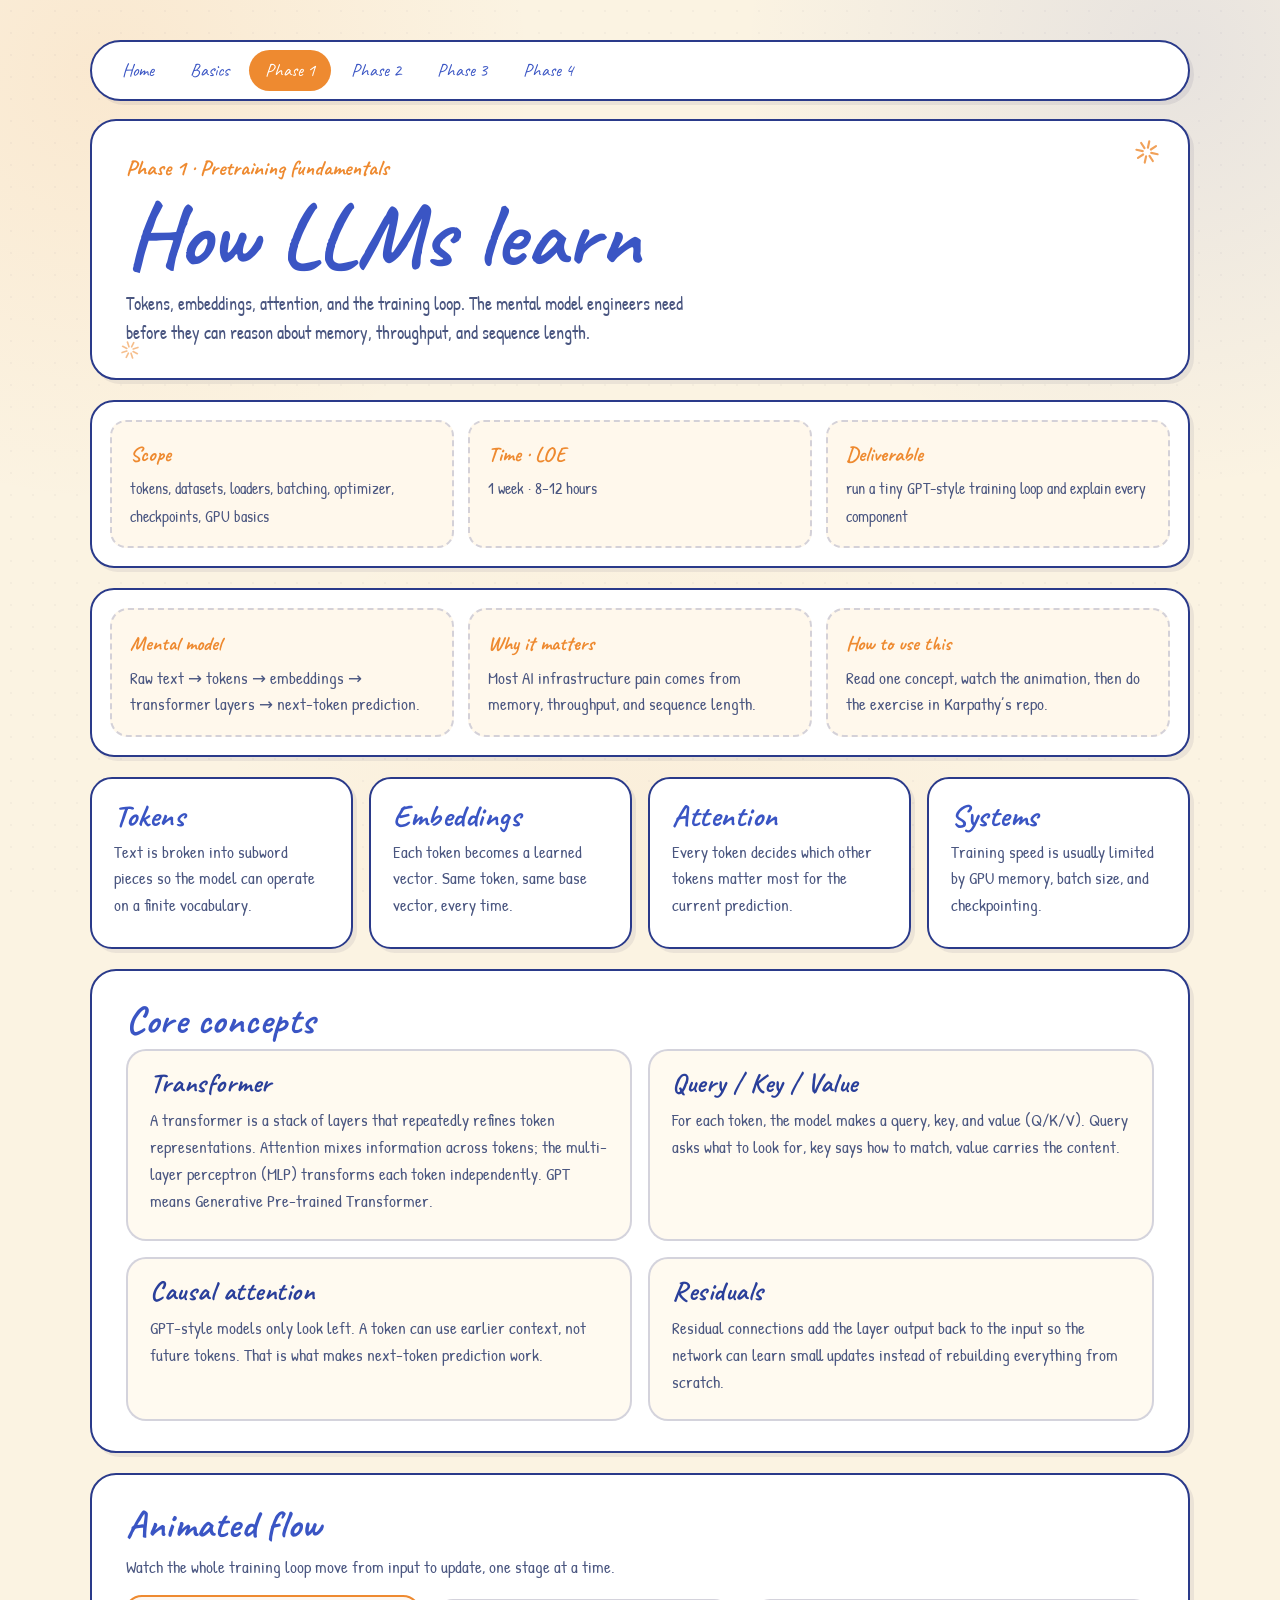
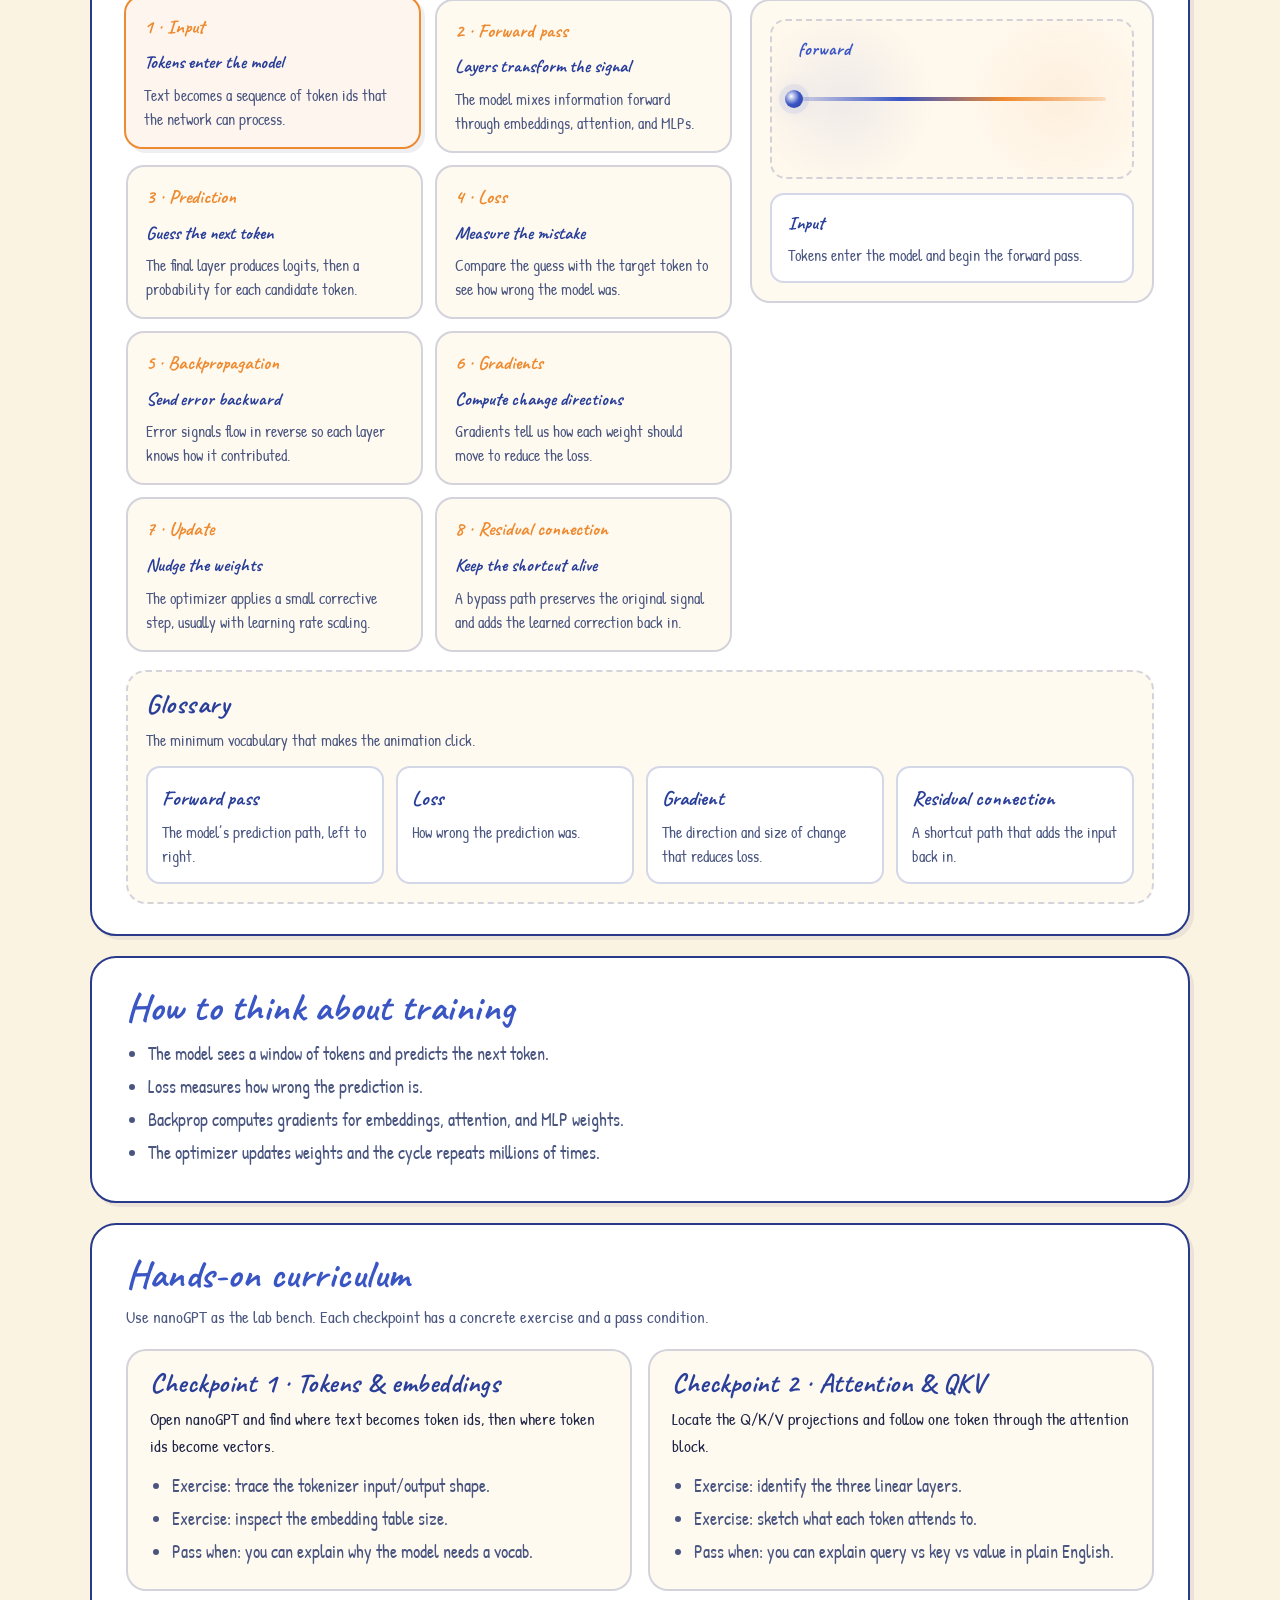
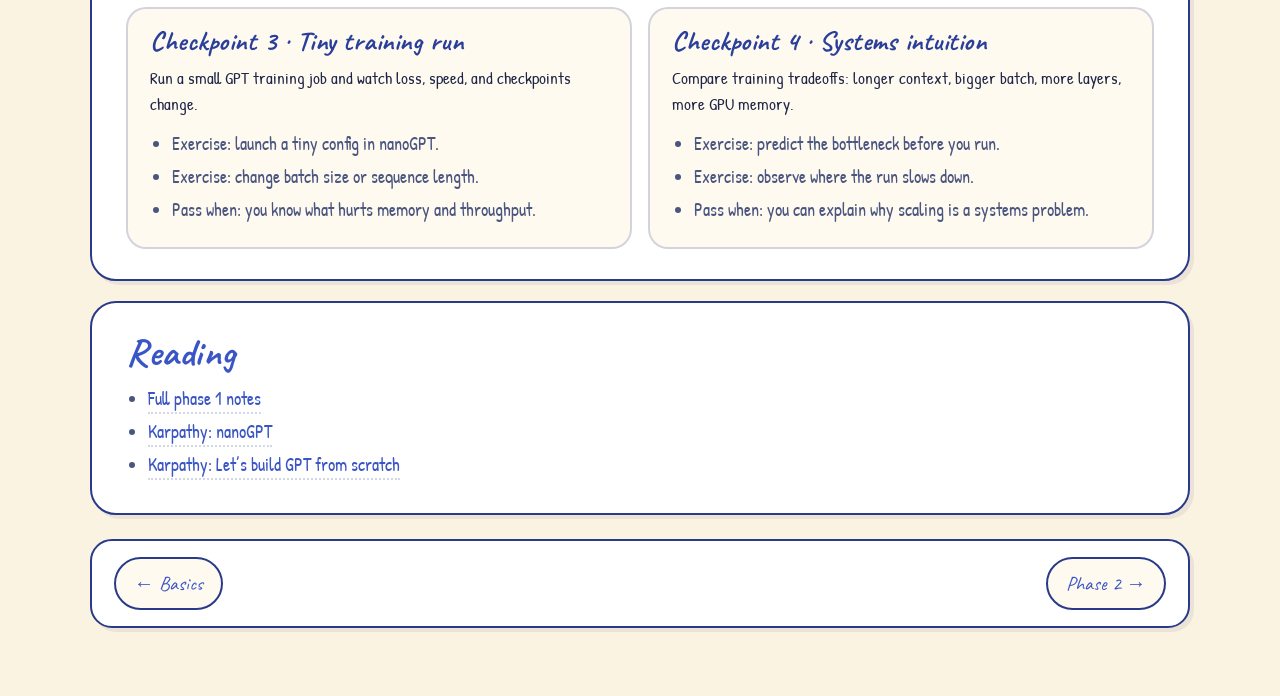
==== phase-1.html @ 1b76dc4f "feat: split into five phases with comic-notebook redesign Restyles the site to a hand-drawn / notebo" ====
<!doctype html>
<html lang="en">
  <head>
    <meta charset="utf-8" />
    <meta name="viewport" content="width=device-width, initial-scale=1" />
    <title>AI Infra Lab · Phase 1</title>
    <link rel="preconnect" href="https://fonts.googleapis.com" />
    <link rel="preconnect" href="https://fonts.gstatic.com" crossorigin />
    <link rel="stylesheet" href="https://fonts.googleapis.com/css2?family=Caveat:wght@600;700&amp;family=Patrick+Hand&amp;display=swap" />
    <link rel="stylesheet" href="styles.css" />
  </head>
  <body>
    <svg width="0" height="0" style="position:absolute" aria-hidden="true">
      <defs>
        <filter id="sketch" x="-2%" y="-2%" width="104%" height="104%">
          <feTurbulence type="fractalNoise" baseFrequency="0.02" numOctaves="2" seed="3"/>
          <feDisplacementMap in="SourceGraphic" scale="1.4"/>
        </filter>
      </defs>
    </svg>
    <main class="shell">
      <nav class="phase-nav" aria-label="Phase navigation">
        <a href="index.html">Home</a>
        <a href="basics.html">Basics</a>
        <a href="phase-1.html" class="is-active">Phase 1</a>
        <a href="phase-2.html">Phase 2</a>
        <a href="phase-3.html">Phase 3</a>
        <a href="phase-4.html">Phase 4</a>
      </nav>

      <header class="hero">
        <p class="kicker">Phase 1 &middot; Pretraining fundamentals</p>
        <h1>How LLMs learn</h1>
        <p class="lede">
          Tokens, embeddings, attention, and the training loop. The mental model engineers need before they can reason about
          memory, throughput, and sequence length.
        </p>
      </header>

      <section class="scope-strip">
        <div>
          <strong>Scope</strong>
          <span>tokens, datasets, loaders, batching, optimizer, checkpoints, GPU basics</span>
        </div>
        <div>
          <strong>Time &middot; LOE</strong>
          <span>1 week &middot; 8&ndash;12 hours</span>
        </div>
        <div>
          <strong>Deliverable</strong>
          <span>run a tiny GPT-style training loop and explain every component</span>
        </div>
      </section>

      <section class="summary-strip">
        <div>
          <span class="label">Mental model</span>
          <p>Raw text &rarr; tokens &rarr; embeddings &rarr; transformer layers &rarr; next-token prediction.</p>
        </div>
        <div>
          <span class="label">Why it matters</span>
          <p>Most AI infrastructure pain comes from memory, throughput, and sequence length.</p>
        </div>
        <div>
          <span class="label">How to use this</span>
          <p>Read one concept, watch the animation, then do the exercise in Karpathy&rsquo;s repo.</p>
        </div>
      </section>

      <section class="grid" id="concepts">
        <article class="card pulse">
          <h2>Tokens</h2>
          <p>Text is broken into subword pieces so the model can operate on a finite vocabulary.</p>
        </article>
        <article class="card pulse delay-1">
          <h2>Embeddings</h2>
          <p>Each token becomes a learned vector. Same token, same base vector, every time.</p>
        </article>
        <article class="card pulse delay-2">
          <h2>Attention</h2>
          <p>Every token decides which other tokens matter most for the current prediction.</p>
        </article>
        <article class="card pulse delay-3">
          <h2>Systems</h2>
          <p>Training speed is usually limited by GPU memory, batch size, and checkpointing.</p>
        </article>
      </section>

      <section class="lesson">
        <h2>Core concepts</h2>
        <div class="lesson-grid">
          <article>
            <h3>Transformer</h3>
            <p>
              A transformer is a stack of layers that repeatedly refines token representations.
              Attention mixes information across tokens; the multi-layer perceptron (MLP) transforms each token independently.
              GPT means Generative Pre-trained Transformer.
            </p>
          </article>
          <article>
            <h3>Query / Key / Value</h3>
            <p>
              For each token, the model makes a query, key, and value (Q/K/V).
              Query asks what to look for, key says how to match, value carries the content.
            </p>
          </article>
          <article>
            <h3>Causal attention</h3>
            <p>
              GPT-style models only look left. A token can use earlier context, not future tokens.
              That is what makes next-token prediction work.
            </p>
          </article>
          <article>
            <h3>Residuals</h3>
            <p>
              Residual connections add the layer output back to the input so the network can learn
              small updates instead of rebuilding everything from scratch.
            </p>
          </article>
        </div>
      </section>

      <section class="animation-panel" id="animation">
        <div class="panel-heading">
          <h2>Animated flow</h2>
          <p>Watch the whole training loop move from input to update, one stage at a time.</p>
        </div>

        <div class="storyboard" data-storyboard>
          <div class="storyboard-stageboard" aria-label="Training pipeline stages">
            <article class="story-card is-active" data-stage>
              <span>1 &middot; Input</span>
              <strong>Tokens enter the model</strong>
              <p>Text becomes a sequence of token ids that the network can process.</p>
            </article>
            <article class="story-card" data-stage>
              <span>2 &middot; Forward pass</span>
              <strong>Layers transform the signal</strong>
              <p>The model mixes information forward through embeddings, attention, and MLPs.</p>
            </article>
            <article class="story-card" data-stage>
              <span>3 &middot; Prediction</span>
              <strong>Guess the next token</strong>
              <p>The final layer produces logits, then a probability for each candidate token.</p>
            </article>
            <article class="story-card" data-stage>
              <span>4 &middot; Loss</span>
              <strong>Measure the mistake</strong>
              <p>Compare the guess with the target token to see how wrong the model was.</p>
            </article>
            <article class="story-card" data-stage>
              <span>5 &middot; Backpropagation</span>
              <strong>Send error backward</strong>
              <p>Error signals flow in reverse so each layer knows how it contributed.</p>
            </article>
            <article class="story-card" data-stage>
              <span>6 &middot; Gradients</span>
              <strong>Compute change directions</strong>
              <p>Gradients tell us how each weight should move to reduce the loss.</p>
            </article>
            <article class="story-card" data-stage>
              <span>7 &middot; Update</span>
              <strong>Nudge the weights</strong>
              <p>The optimizer applies a small corrective step, usually with learning rate scaling.</p>
            </article>
            <article class="story-card" data-stage>
              <span>8 &middot; Residual connection</span>
              <strong>Keep the shortcut alive</strong>
              <p>A bypass path preserves the original signal and adds the learned correction back in.</p>
            </article>
          </div>

          <div class="storyboard-visual">
            <div class="signal-road" aria-hidden="true">
              <span class="signal-bead"></span>
            </div>
            <div class="signal-caption">
              <strong data-current-stage>Input</strong>
              <p data-current-copy>Tokens enter the model and begin the forward pass.</p>
            </div>
          </div>
        </div>

        <div class="glossary">
          <div class="panel-heading compact">
            <h3>Glossary</h3>
            <p>The minimum vocabulary that makes the animation click.</p>
          </div>
          <div class="glossary-grid">
            <div><strong>Forward pass</strong><p>The model&rsquo;s prediction path, left to right.</p></div>
            <div><strong>Loss</strong><p>How wrong the prediction was.</p></div>
            <div><strong>Gradient</strong><p>The direction and size of change that reduces loss.</p></div>
            <div><strong>Residual connection</strong><p>A shortcut path that adds the input back in.</p></div>
          </div>
        </div>
      </section>

      <section class="lesson">
        <h2>How to think about training</h2>
        <ul>
          <li>The model sees a window of tokens and predicts the next token.</li>
          <li>Loss measures how wrong the prediction is.</li>
          <li>Backprop computes gradients for embeddings, attention, and MLP weights.</li>
          <li>The optimizer updates weights and the cycle repeats millions of times.</li>
        </ul>
      </section>

      <section class="curriculum">
        <div class="panel-heading">
          <h2>Hands-on curriculum</h2>
          <p>Use nanoGPT as the lab bench. Each checkpoint has a concrete exercise and a pass condition.</p>
        </div>

        <div class="curriculum-grid">
          <article>
            <h3>Checkpoint 1 &middot; Tokens &amp; embeddings</h3>
            <p>Open nanoGPT and find where text becomes token ids, then where token ids become vectors.</p>
            <ul>
              <li>Exercise: trace the tokenizer input/output shape.</li>
              <li>Exercise: inspect the embedding table size.</li>
              <li>Pass when: you can explain why the model needs a vocab.</li>
            </ul>
          </article>
          <article>
            <h3>Checkpoint 2 &middot; Attention &amp; QKV</h3>
            <p>Locate the Q/K/V projections and follow one token through the attention block.</p>
            <ul>
              <li>Exercise: identify the three linear layers.</li>
              <li>Exercise: sketch what each token attends to.</li>
              <li>Pass when: you can explain query vs key vs value in plain English.</li>
            </ul>
          </article>
          <article>
            <h3>Checkpoint 3 &middot; Tiny training run</h3>
            <p>Run a small GPT training job and watch loss, speed, and checkpoints change.</p>
            <ul>
              <li>Exercise: launch a tiny config in nanoGPT.</li>
              <li>Exercise: change batch size or sequence length.</li>
              <li>Pass when: you know what hurts memory and throughput.</li>
            </ul>
          </article>
          <article>
            <h3>Checkpoint 4 &middot; Systems intuition</h3>
            <p>Compare training tradeoffs: longer context, bigger batch, more layers, more GPU memory.</p>
            <ul>
              <li>Exercise: predict the bottleneck before you run.</li>
              <li>Exercise: observe where the run slows down.</li>
              <li>Pass when: you can explain why scaling is a systems problem.</li>
            </ul>
          </article>
        </div>
      </section>

      <section class="sources">
        <h2>Reading</h2>
        <ul>
          <li><a href="content/phase-1.md">Full phase 1 notes</a></li>
          <li><a href="https://github.com/karpathy/nanoGPT" target="_blank" rel="noreferrer">Karpathy: nanoGPT</a></li>
          <li><a href="https://www.youtube.com/watch?v=kCc8FmEb1nY" target="_blank" rel="noreferrer">Karpathy: Let&rsquo;s build GPT from scratch</a></li>
        </ul>
      </section>

      <nav class="page-footer" aria-label="Pagination">
        <a class="prev" href="basics.html">&larr; Basics</a>
        <a class="next" href="phase-2.html">Phase 2 &rarr;</a>
      </nav>
    </main>
    <script src="app.js"></script>
  </body>
</html>
---- styles.css ----
/* === Comic-notebook theme === */
:root {
  color-scheme: light;
  --bg: #fbf3e2;
  --bg-soft: #fff8ec;
  --paper: #ffffff;
  --paper-tint: #fffaf0;
  --ink: #1f2547;
  --ink-soft: #4a5680;
  --ink-faint: #6b7290;
  --blue: #3a55c4;
  --blue-deep: #2a3f9a;
  --blue-soft: rgba(58, 85, 196, 0.18);
  --blue-bg: rgba(58, 85, 196, 0.08);
  --orange: #ee8a30;
  --orange-deep: #d6741e;
  --orange-soft: rgba(238, 138, 48, 0.22);
  --orange-bg: rgba(238, 138, 48, 0.08);
  --line: #2a3a8a;
  --line-faint: rgba(42, 58, 138, 0.20);
  --shadow: 4px 4px 0 rgba(31, 37, 71, 0.07);
  --shadow-strong: 6px 6px 0 rgba(31, 37, 71, 0.10);
  --hand: 'Patrick Hand', 'Kalam', 'Comic Neue', system-ui, sans-serif;
  --cursive: 'Caveat', 'Patrick Hand', cursive;
}

* { box-sizing: border-box; }
html { scroll-behavior: smooth; }

body {
  margin: 0;
  font-family: var(--hand);
  font-size: 18px;
  line-height: 1.55;
  color: var(--ink);
  background:
    radial-gradient(circle at 8% 8%, rgba(238, 138, 48, 0.10), transparent 30%),
    radial-gradient(circle at 92% 6%, rgba(58, 85, 196, 0.10), transparent 30%),
    radial-gradient(circle at 50% 100%, rgba(238, 138, 48, 0.05), transparent 40%),
    var(--bg);
  background-attachment: fixed;
}

body::before {
  content: "";
  position: fixed;
  inset: 0;
  background-image: radial-gradient(rgba(31, 37, 71, 0.05) 1px, transparent 1px);
  background-size: 22px 22px;
  pointer-events: none;
  z-index: -1;
  opacity: 0.65;
}

a {
  color: var(--blue);
  text-decoration: none;
  border-bottom: 2px dotted var(--line-faint);
  padding-bottom: 1px;
}
a:hover { color: var(--orange-deep); border-bottom-color: var(--orange); }

/* === Layout shell === */
.shell {
  width: min(1100px, calc(100% - 32px));
  margin: 0 auto;
  padding: 40px 0 68px;
}

/* === Panel / paper-card base === */
.hero, .lesson, .sources, .animation-panel, .curriculum {
  background: var(--paper);
  border: 2.5px solid var(--line);
  border-radius: 26px;
  box-shadow: var(--shadow);
  padding: 30px 34px;
}
.hero { margin-bottom: 20px; }

/* === Typography === */
h1, h2, h3, .kicker, .label, .sub-heading {
  font-family: var(--cursive);
  letter-spacing: 0.5px;
  font-weight: 700;
}

.hero h1 {
  margin: 0;
  color: var(--blue);
  font-size: clamp(3rem, 9vw, 5.6rem);
  line-height: 1.0;
  letter-spacing: 1px;
}
h2 {
  font-size: 2.4rem;
  color: var(--blue);
  margin: 0 0 8px;
  line-height: 1.05;
}
h3 {
  font-size: 1.7rem;
  color: var(--blue-deep);
  margin: 0 0 8px;
  line-height: 1.1;
}

.kicker {
  margin: 0 0 6px;
  color: var(--orange);
  font-size: 1.35rem;
  text-transform: none;
  letter-spacing: 0;
}
.lede {
  max-width: 70ch;
  color: var(--ink-soft);
  font-size: 1.15rem;
  line-height: 1.6;
  margin: 8px 0 0;
}

p { margin: 6px 0; line-height: 1.6; font-size: 1.05rem; }
.card p, .lesson p, .lesson li, .sources li, .panel-heading p {
  color: var(--ink-soft);
}

/* === Hero links / pill buttons === */
.hero-links { display: flex; gap: 10px; flex-wrap: wrap; margin-top: 18px; }
.hero-links a, .more-link a {
  padding: 9px 18px;
  border-radius: 999px;
  border: 2.5px solid var(--line);
  background: var(--paper-tint);
  font-family: var(--hand);
  font-size: 1.1rem;
  color: var(--blue);
  border-bottom-style: solid;
}
.hero-links a:hover, .more-link a:hover {
  background: var(--orange-bg);
  border-color: var(--orange);
  color: var(--orange-deep);
  transform: translate(-1px, -1px);
  box-shadow: 2px 2px 0 rgba(31, 37, 71, 0.08);
}

/* === Summary strip === */
.summary-strip {
  display: grid;
  grid-template-columns: repeat(3, minmax(0, 1fr));
  gap: 14px;
  padding: 18px;
  margin: 20px 0;
  background: var(--paper);
  border: 2.5px solid var(--line);
  border-radius: 24px;
  box-shadow: var(--shadow);
}
.summary-strip > div {
  padding: 18px;
  border-radius: 18px;
  background: var(--bg-soft);
  border: 2px dashed var(--line-faint);
}
.label {
  display: inline-block;
  margin-bottom: 6px;
  color: var(--orange);
  font-size: 1.25rem;
  text-transform: none;
  letter-spacing: 0;
}
.summary-strip p { margin: 0; color: var(--ink-soft); line-height: 1.55; }

/* === Concepts grid (LLM-specific cards) === */
.grid {
  display: grid;
  grid-template-columns: repeat(4, minmax(0, 1fr));
  gap: 16px;
  margin: 20px 0;
}
.card {
  padding: 22px;
  min-height: 150px;
  background: var(--paper);
  border: 2.5px solid var(--line);
  border-radius: 22px;
  box-shadow: var(--shadow);
}
.card h2 { font-size: 1.9rem; margin: 0 0 6px; color: var(--blue); }

/* === Lesson grids === */
.lesson { margin: 20px 0; }
.lesson-grid {
  display: grid;
  grid-template-columns: repeat(2, minmax(0, 1fr));
  gap: 16px;
}
.lesson-grid article,
.curriculum article {
  padding: 18px 22px;
  border-radius: 20px;
  background: var(--paper-tint);
  border: 2px solid var(--line-faint);
}
.curriculum { margin: 20px 0; }
.curriculum-grid {
  display: grid;
  grid-template-columns: repeat(2, minmax(0, 1fr));
  gap: 16px;
}
.curriculum ul, .lesson ul, .sources ul {
  margin: 12px 0 0;
  color: var(--ink-soft);
  line-height: 1.6;
  padding-left: 22px;
}
.lesson li, .curriculum li, .sources li {
  margin-bottom: 4px;
}

/* === Fundamentals === */
.fundamentals { margin: 20px 0; }
.fundamentals .sub-heading {
  margin: 22px 0 12px;
  color: var(--orange);
  font-size: 1.5rem;
  letter-spacing: 0;
  text-transform: none;
}
.fundamentals-grid { grid-template-columns: repeat(3, minmax(0, 1fr)); }

.fundamentals-grid article code,
.fundamentals-grid code,
code.inline {
  display: inline-block;
  margin-top: 8px;
  padding: 3px 9px;
  border-radius: 8px;
  background: var(--blue-bg);
  border: 1.5px dashed var(--blue-soft);
  color: var(--blue-deep);
  font-size: 0.92em;
  font-family: ui-monospace, "SF Mono", Menlo, Consolas, monospace;
}
code.inline { padding: 1px 6px; margin-top: 0; font-size: 0.9em; }

/* === Visualization panels === */
.viz {
  height: 130px;
  margin: 0 0 14px;
  padding: 8px;
  border-radius: 16px;
  background: var(--bg-soft);
  border: 2px solid var(--line-faint);
  overflow: hidden;
  position: relative;
}
.viz-svg { width: 100%; height: 100%; display: block; }

/* nodes / shapes */
.v-node       { fill: var(--blue); }
.v-node-output{ fill: var(--orange); }
.v-node-back  { fill: var(--orange); }
.v-node-neuron{
  fill: var(--blue-bg);
  stroke: var(--blue);
  stroke-width: 2;
}
.v-edge-flow {
  stroke: var(--blue);
  stroke-width: 1.8;
  fill: none;
  stroke-linecap: round;
  stroke-dasharray: 4 5;
  animation: viz-flow 1.4s linear infinite;
  opacity: 0.85;
}
.v-edge-flow-back {
  stroke: var(--orange);
  stroke-width: 1.8;
  fill: none;
  stroke-linecap: round;
  stroke-dasharray: 4 5;
  animation: viz-flow-back 1.4s linear infinite;
  opacity: 0.85;
}
@keyframes viz-flow      { to { stroke-dashoffset: -18; } }
@keyframes viz-flow-back { to { stroke-dashoffset:  18; } }

.v-text {
  fill: var(--ink-soft);
  font-size: 12px;
  font-family: var(--hand);
}
.v-text-cyan { fill: var(--blue); }
.v-text-red  { fill: var(--orange-deep); }
.v-text-strong {
  fill: var(--blue-deep);
  font-size: 14px;
  font-family: var(--cursive);
  font-weight: 700;
}

.v-axis {
  stroke: var(--line-faint);
  stroke-width: 1.2;
  stroke-dasharray: 3 3;
}
.v-curve {
  stroke: var(--blue);
  stroke-width: 2;
  fill: none;
  stroke-linecap: round;
}
.v-curve-overfit {
  stroke: var(--orange);
  stroke-width: 1.8;
  fill: none;
  stroke-linecap: round;
  stroke-linejoin: round;
}
.v-data { fill: var(--blue-deep); }

.v-box {
  fill: var(--blue-bg);
  stroke: var(--blue);
  stroke-width: 2;
  animation: viz-box-pulse 2.2s ease-in-out infinite;
}
.v-box-back {
  fill: var(--orange-bg);
  stroke: var(--orange);
  stroke-width: 2;
  animation: viz-box-pulse 2.2s ease-in-out infinite;
}
@keyframes viz-box-pulse {
  0%, 100% { opacity: 0.65; }
  50% { opacity: 1; }
}

.v-weight {
  fill: var(--blue-soft);
  stroke: var(--blue);
  stroke-width: 0.8;
  animation: viz-weight 2.4s ease-in-out infinite;
}
@keyframes viz-weight {
  0%, 100% { fill: var(--blue-soft); }
  50%      { fill: var(--orange-soft); }
}

/* gradient-descent ball */
.gd-ball { animation: gd-step 4s ease-out infinite; }
@keyframes gd-step {
  0%, 8%    { transform: translate(30px, 18px); }
  14%, 24%  { transform: translate(60px, 50px); }
  30%, 40%  { transform: translate(90px, 72px); }
  46%, 56%  { transform: translate(110px, 84px); }
  62%, 72%  { transform: translate(118px, 89px); }
  78%, 100% { transform: translate(120px, 90px); }
}

/* learning-rate balls */
.lr-small { animation: lr-small 3s ease-in-out infinite; }
@keyframes lr-small {
  0%   { transform: translate(10px, 22px); }
  100% { transform: translate(20px, 36px); }
}
.lr-good { animation: lr-good 3s ease-in-out infinite; }
@keyframes lr-good {
  0%   { transform: translate(90px, 22px); }
  60%  { transform: translate(110px, 50px); }
  100% { transform: translate(118px, 56px); }
}
.lr-large { animation: lr-large 1.4s ease-in-out infinite; }
@keyframes lr-large {
  0%   { transform: translate(170px, 22px); }
  25%  { transform: translate(226px, 28px); }
  50%  { transform: translate(168px, 22px); }
  75%  { transform: translate(228px, 24px); }
  100% { transform: translate(170px, 22px); }
}

/* SGD contour map */
.v-contour {
  fill: none;
  stroke: var(--blue-soft);
  stroke-width: 1.2;
}
.v-target { fill: var(--orange); }
.v-noisy-path {
  stroke: var(--orange);
  stroke-width: 1.4;
  fill: none;
  stroke-linecap: round;
  stroke-dasharray: 220;
  stroke-dashoffset: 220;
  animation: sgd-draw 4.5s ease-in-out infinite;
}
@keyframes sgd-draw {
  0% { stroke-dashoffset: 220; }
  70%, 100% { stroke-dashoffset: 0; }
}

/* dropout cells */
.drop-cell {
  fill: var(--blue-bg);
  stroke: var(--blue);
  stroke-width: 2;
}
@keyframes drop-cycle {
  0%, 78%, 100% {
    fill: var(--blue-bg);
    stroke: var(--blue);
    opacity: 1;
  }
  84%, 94% {
    fill: rgba(150, 150, 150, 0.05);
    stroke: rgba(120, 130, 160, 0.4);
    opacity: 0.4;
  }
}
.drop-d0 { animation: drop-cycle 2.4s ease-in-out  0.0s infinite; }
.drop-d1 { animation: drop-cycle 2.4s ease-in-out -1.7s infinite; }
.drop-d2 { animation: drop-cycle 2.4s ease-in-out -0.5s infinite; }
.drop-d3 { animation: drop-cycle 2.4s ease-in-out -2.2s infinite; }
.drop-d4 { animation: drop-cycle 2.4s ease-in-out -1.1s infinite; }
.drop-d5 { animation: drop-cycle 2.4s ease-in-out -0.8s infinite; }
.drop-d6 { animation: drop-cycle 2.4s ease-in-out -0.3s infinite; }

/* === Training-loop track === */
.loop-track {
  display: flex;
  align-items: stretch;
  gap: 12px;
  flex-wrap: wrap;
  margin-top: 12px;
}
.loop-node {
  flex: 1 1 200px;
  padding: 14px 16px;
  border-radius: 18px;
  background: var(--paper-tint);
  border: 2.5px solid var(--line-faint);
  transition: transform .35s ease, border-color .35s ease, background .35s ease, box-shadow .35s ease;
}
.loop-node span {
  display: inline-block;
  margin-bottom: 4px;
  font-family: var(--cursive);
  font-size: 1.2rem;
  color: var(--orange);
  font-weight: 700;
}
.loop-node strong {
  display: block;
  font-size: 0.95rem;
  color: var(--blue-deep);
  font-family: ui-monospace, "SF Mono", Menlo, Consolas, monospace;
}
.loop-node p {
  margin: 8px 0 0;
  color: var(--ink-soft);
  line-height: 1.5;
  font-size: 1rem;
}
.loop-node.is-active {
  transform: translate(-2px, -3px);
  background: var(--orange-bg);
  border-color: var(--orange);
  box-shadow: var(--shadow);
}
.loop-arrow {
  display: flex;
  align-items: center;
  justify-content: center;
  color: var(--orange);
  font-size: 1.7rem;
  min-width: 16px;
  font-weight: 700;
}

/* === Overfit callout === */
.overfit-callout {
  margin-top: 22px;
  padding: 22px 24px;
  border-radius: 20px;
  background: linear-gradient(180deg, var(--orange-bg), var(--blue-bg));
  border: 2.5px dashed var(--orange);
}
.overfit-callout h3 { margin: 0 0 8px; color: var(--blue-deep); }
.overfit-callout p { margin: 6px 0 0; color: var(--ink-soft); line-height: 1.6; }
.overfit-callout strong { color: var(--blue-deep); }

.more-link { margin-top: 18px; }

.overfit-viz {
  height: 110px;
  margin-bottom: 14px;
  padding: 8px;
  border-radius: 14px;
  background: var(--paper-tint);
  border: 2px dashed var(--line-faint);
  overflow: hidden;
}
.v-loss-train {
  stroke: var(--blue);
  stroke-width: 2;
  fill: none;
  stroke-linecap: round;
  stroke-dasharray: 240;
  stroke-dashoffset: 240;
  animation: sgd-draw 5s ease-out infinite;
}
.v-loss-val {
  stroke: var(--orange);
  stroke-width: 2;
  fill: none;
  stroke-linecap: round;
  stroke-dasharray: 240;
  stroke-dashoffset: 240;
  animation: sgd-draw 5s ease-out 0.4s infinite;
}
.v-marker {
  stroke: var(--orange-deep);
  stroke-width: 1.4;
  stroke-dasharray: 3 3;
}

/* === Storyboard / animated training pipeline === */
.animation-panel { margin: 20px 0; overflow: hidden; }
.panel-heading { margin-bottom: 18px; }
.panel-heading.compact { margin-bottom: 14px; }

.storyboard {
  display: grid;
  grid-template-columns: 1.35fr .9fr;
  gap: 18px;
  align-items: start;
}
.storyboard-stageboard {
  display: grid;
  grid-template-columns: repeat(2, minmax(0, 1fr));
  gap: 12px;
}
.story-card {
  position: relative;
  padding: 16px 18px;
  border-radius: 18px;
  background: var(--paper-tint);
  border: 2.5px solid var(--line-faint);
  min-height: 144px;
  transition: transform .35s ease, border-color .35s ease, background .35s ease, box-shadow .35s ease;
}
.story-card span {
  display: inline-block;
  margin-bottom: 6px;
  color: var(--orange);
  font-family: var(--cursive);
  font-size: 1.2rem;
  font-weight: 700;
}
.story-card strong, .signal-caption strong {
  display: block;
  font-size: 1.15rem;
  color: var(--blue-deep);
  font-family: var(--cursive);
  font-weight: 700;
}
.story-card p, .signal-caption p, .glossary p {
  margin: 6px 0 0;
  color: var(--ink-soft);
  line-height: 1.5;
  font-size: 1rem;
}
.story-card.is-active {
  transform: translate(-2px, -4px);
  background: var(--orange-bg);
  border-color: var(--orange);
  box-shadow: var(--shadow);
}

.storyboard-visual {
  position: sticky;
  top: 18px;
  padding: 18px;
  border-radius: 20px;
  background: var(--paper-tint);
  border: 2.5px solid var(--line-faint);
}

.signal-road {
  position: relative;
  height: 160px;
  margin-bottom: 14px;
  border-radius: 16px;
  overflow: hidden;
  background:
    radial-gradient(circle at 20% 50%, var(--blue-bg), transparent 30%),
    radial-gradient(circle at 80% 50%, var(--orange-bg), transparent 30%),
    var(--bg-soft);
  border: 2px dashed var(--line-faint);
}
.signal-road::before {
  content: "";
  position: absolute;
  left: 26px; right: 26px; top: 50%;
  height: 4px;
  transform: translateY(-50%);
  background: linear-gradient(90deg, var(--blue-soft), var(--blue), var(--orange), var(--orange-soft));
  border-radius: 4px;
}
.signal-road::after {
  content: "forward";
  position: absolute;
  left: 26px; top: 14px;
  color: var(--blue);
  font-family: var(--cursive);
  font-size: 1.15rem;
  font-weight: 700;
  letter-spacing: 0;
  text-transform: none;
}
.signal-road[data-mode="backward"]::before {
  background: linear-gradient(90deg, var(--orange-soft), var(--orange), var(--blue), var(--blue-soft));
}
.signal-road[data-mode="backward"]::after {
  content: "backprop";
  color: var(--orange);
}
.signal-road[data-mode="backward"] .signal-bead {
  background: radial-gradient(circle at 35% 35%, #fff, var(--orange) 50%, var(--orange-deep) 100%);
  box-shadow: 0 0 0 6px var(--orange-bg), 0 0 22px var(--orange-soft);
}
.signal-bead {
  position: absolute;
  top: 50%;
  left: 26px;
  width: 18px;
  height: 18px;
  border-radius: 999px;
  transform: translate(-50%, -50%);
  background: radial-gradient(circle at 35% 35%, #fff, var(--blue) 50%, var(--blue-deep) 100%);
  box-shadow: 0 0 0 6px var(--blue-bg), 0 0 22px var(--blue-soft);
  transition: left .8s cubic-bezier(.2,.8,.2,1);
}
.signal-caption {
  padding: 14px 16px;
  border-radius: 14px;
  background: var(--paper);
  border: 2px solid var(--line-faint);
}

.glossary {
  margin-top: 18px;
  padding: 18px;
  border-radius: 20px;
  background: var(--paper-tint);
  border: 2px dashed var(--line-faint);
}
.glossary-grid {
  display: grid;
  grid-template-columns: repeat(4, minmax(0, 1fr));
  gap: 12px;
}
.glossary-grid > div {
  padding: 14px;
  border-radius: 14px;
  background: var(--paper);
  border: 2px solid var(--line-faint);
}
.glossary-grid strong {
  display: block;
  margin-bottom: 4px;
  color: var(--blue-deep);
  font-family: var(--cursive);
  font-size: 1.3rem;
  font-weight: 700;
}

/* === Decorative sparkle (used as ::before/::after on hero) === */
.hero { position: relative; }
.hero::before, .hero::after {
  content: "";
  position: absolute;
  width: 26px;
  height: 26px;
  background-image: url("data:image/svg+xml;utf8,<svg xmlns='http://www.w3.org/2000/svg' viewBox='0 0 24 24' fill='none' stroke='%23ee8a30' stroke-width='2' stroke-linecap='round'><path d='M12 2 L12 8 M12 16 L12 22 M2 12 L8 12 M16 12 L22 12 M5 5 L9 9 M15 15 L19 19 M5 19 L9 15 M15 9 L19 5'/></svg>");
  background-repeat: no-repeat;
  background-size: contain;
  opacity: 0.8;
}
.hero::before { top: 18px; right: 28px; transform: rotate(12deg); }
.hero::after  { bottom: 18px; left: 28px; width: 20px; height: 20px; transform: rotate(-18deg); opacity: 0.55; }

/* === Existing pulse animation on concept cards === */
.pulse { animation: float 5s ease-in-out infinite; }
.delay-1 { animation-delay: .4s; }
.delay-2 { animation-delay: .8s; }
.delay-3 { animation-delay: 1.2s; }
.delay-4 { animation-delay: 1.6s; }
@keyframes float { 0%,100% { transform: translateY(0); } 50% { transform: translateY(-5px); } }

/* === Phase navigation === */
.phase-nav {
  display: flex;
  flex-wrap: wrap;
  gap: 4px;
  padding: 8px 14px;
  margin-bottom: 18px;
  background: var(--paper);
  border: 2.5px solid var(--line);
  border-radius: 999px;
  box-shadow: var(--shadow);
  align-items: center;
}
.phase-nav a {
  padding: 6px 16px;
  border-radius: 999px;
  border-bottom: none;
  font-family: var(--cursive);
  font-size: 1.15rem;
  color: var(--blue);
}
.phase-nav a:hover { background: var(--blue-bg); color: var(--blue-deep); }
.phase-nav a.is-active {
  background: var(--orange);
  color: #fff;
}

/* === Phase grid (landing page) === */
.phase-grid {
  display: grid;
  grid-template-columns: repeat(2, minmax(0, 1fr));
  gap: 18px;
  margin: 22px 0;
}
.phase-card {
  display: block;
  padding: 26px 28px;
  border-radius: 24px;
  background: var(--paper);
  border: 2.5px solid var(--line);
  box-shadow: var(--shadow);
  text-decoration: none;
  color: var(--ink);
  transition: transform .25s ease, box-shadow .25s ease, border-color .25s ease;
}
.phase-card:hover {
  transform: translate(-2px, -2px);
  box-shadow: var(--shadow-strong);
  border-color: var(--orange);
  color: var(--ink);
}
.phase-num {
  display: inline-block;
  padding: 4px 14px;
  border-radius: 999px;
  background: var(--blue-bg);
  color: var(--blue);
  font-family: var(--cursive);
  font-size: 1.15rem;
  font-weight: 700;
}
.phase-card h3 {
  margin: 12px 0 6px;
  color: var(--blue);
  font-size: 1.9rem;
}
.phase-card p { color: var(--ink-soft); font-size: 1.05rem; line-height: 1.55; margin: 0; }
.phase-meta {
  display: grid;
  grid-template-columns: repeat(3, minmax(0, 1fr));
  gap: 10px;
  margin-top: 14px;
  padding-top: 14px;
  border-top: 2px dashed var(--line-faint);
}
.phase-meta strong {
  display: block;
  margin-bottom: 2px;
  color: var(--orange);
  font-family: var(--cursive);
  font-size: 1.05rem;
  font-weight: 700;
  letter-spacing: 0;
  text-transform: none;
}
.phase-meta span { color: var(--ink-soft); font-size: 0.95rem; }

/* === Scope strip (per-phase pages) === */
.scope-strip {
  display: grid;
  grid-template-columns: repeat(3, minmax(0, 1fr));
  gap: 14px;
  padding: 18px;
  margin: 20px 0;
  background: var(--paper);
  border: 2.5px solid var(--line);
  border-radius: 24px;
  box-shadow: var(--shadow);
}
.scope-strip > div {
  padding: 16px 18px;
  border-radius: 16px;
  background: var(--bg-soft);
  border: 2px dashed var(--line-faint);
}
.scope-strip strong {
  display: block;
  margin-bottom: 4px;
  color: var(--orange);
  font-family: var(--cursive);
  font-size: 1.3rem;
  letter-spacing: 0;
}
.scope-strip span { color: var(--ink-soft); font-size: 1rem; line-height: 1.5; }

/* === Page footer (prev / next) === */
.page-footer {
  display: flex;
  justify-content: space-between;
  gap: 12px;
  margin-top: 24px;
  padding: 16px 22px;
  background: var(--paper);
  border: 2.5px solid var(--line);
  border-radius: 22px;
  box-shadow: var(--shadow);
}
.page-footer a {
  padding: 9px 18px;
  border-radius: 999px;
  border: 2px solid var(--line);
  background: var(--paper-tint);
  font-family: var(--cursive);
  font-size: 1.25rem;
  color: var(--blue);
  border-bottom-style: solid;
}
.page-footer .next { margin-left: auto; }
.page-footer a:only-child { margin-left: auto; }
.page-footer a:hover {
  background: var(--orange-bg);
  border-color: var(--orange);
  color: var(--orange-deep);
}

/* === Accountability cadence (landing) === */
.cadence {
  margin: 20px 0;
  padding: 24px 28px;
  background: var(--paper);
  border: 2.5px dashed var(--orange);
  border-radius: 24px;
  box-shadow: var(--shadow);
}
.cadence h2 { color: var(--blue); }
.cadence ul {
  margin: 12px 0 0;
  padding-left: 22px;
  color: var(--ink-soft);
  line-height: 1.65;
}
.cadence li { margin-bottom: 6px; }

/* === Phase 2/3/4 specific viz colors === */
.v-fail { fill: #c64a3a; }
.v-ok { fill: #3aa860; }
.v-line-dim { stroke: var(--line-faint); stroke-width: 1; }
.v-token { fill: var(--blue); }
.v-token-new { fill: var(--orange); }
.v-bar-base {
  fill: var(--blue-bg);
  stroke: var(--blue);
  stroke-width: 1.6;
}

/* === Responsive === */
@media (max-width: 920px) {
  .grid, .pipeline, .summary-strip { grid-template-columns: 1fr 1fr; }
  .storyboard { grid-template-columns: 1fr; }
  .storyboard-visual { position: static; }
  .glossary-grid { grid-template-columns: 1fr 1fr; }
  .fundamentals-grid { grid-template-columns: repeat(2, minmax(0, 1fr)); }
  .loop-arrow { display: none; }
  .phase-grid { grid-template-columns: 1fr; }
  .phase-meta { grid-template-columns: 1fr 1fr; }
  .scope-strip { grid-template-columns: 1fr; }
}
@media (max-width: 640px) {
  .grid, .pipeline, .summary-strip, .lesson-grid, .curriculum-grid { grid-template-columns: 1fr; }
  .storyboard-stageboard, .glossary-grid { grid-template-columns: 1fr; }
  .fundamentals-grid { grid-template-columns: 1fr; }
  .shell { width: min(100% - 20px, 1100px); }
  body { font-size: 17px; }
}
@media (prefers-reduced-motion: reduce) {
  html { scroll-behavior: auto; }
  *, *::before, *::after { animation: none !important; transition: none !important; }
}
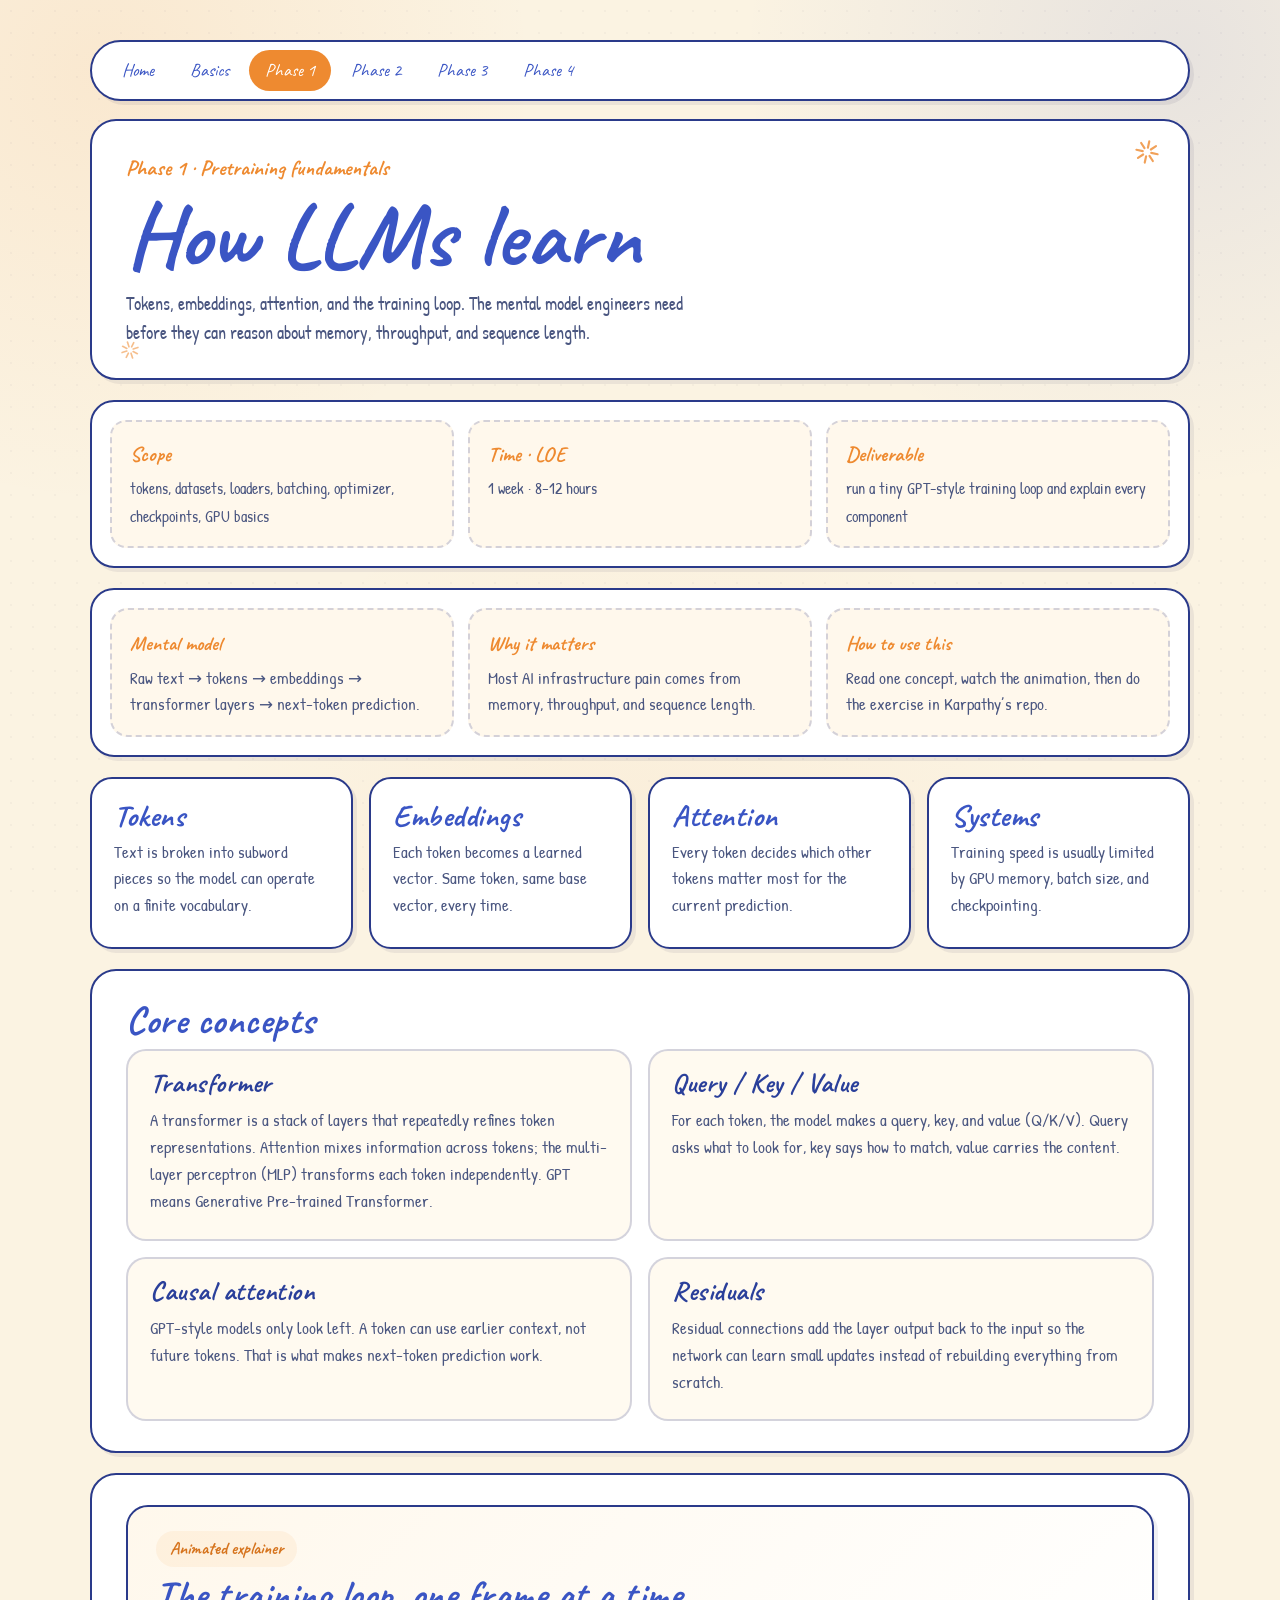
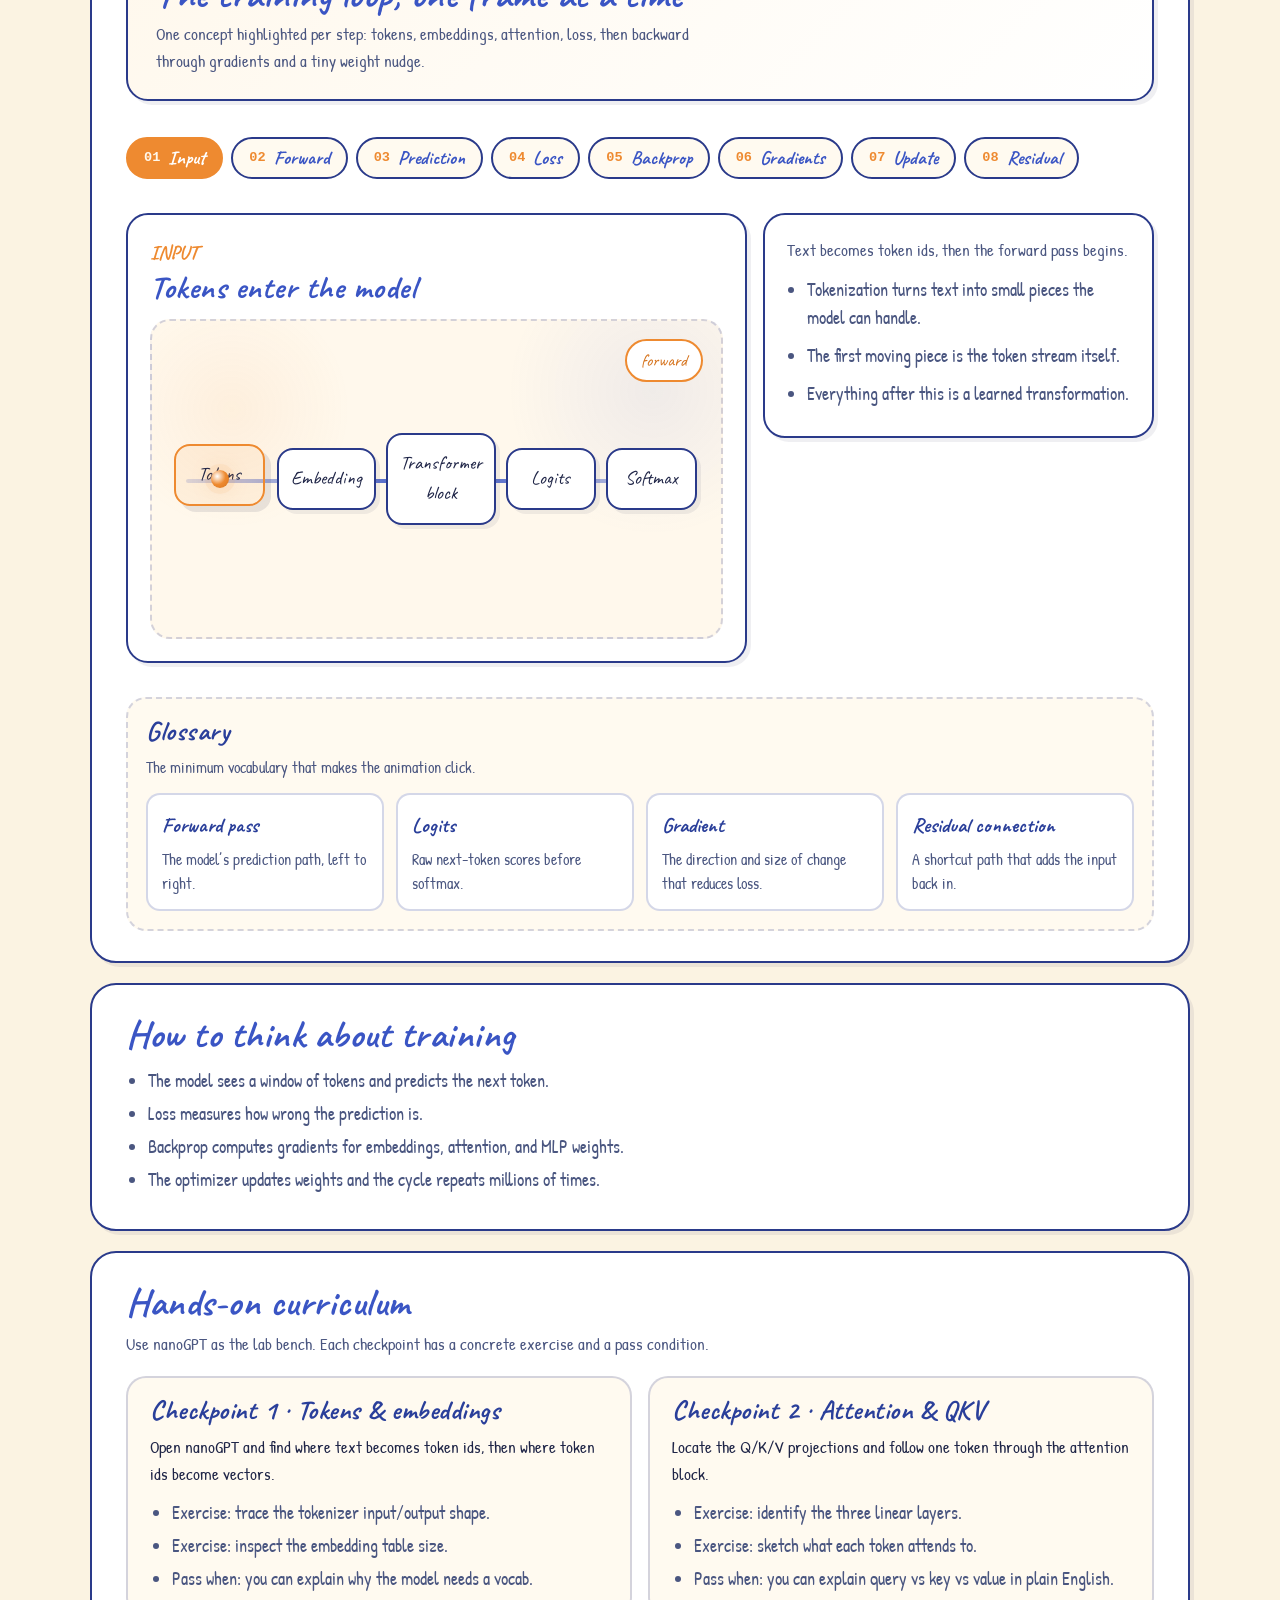
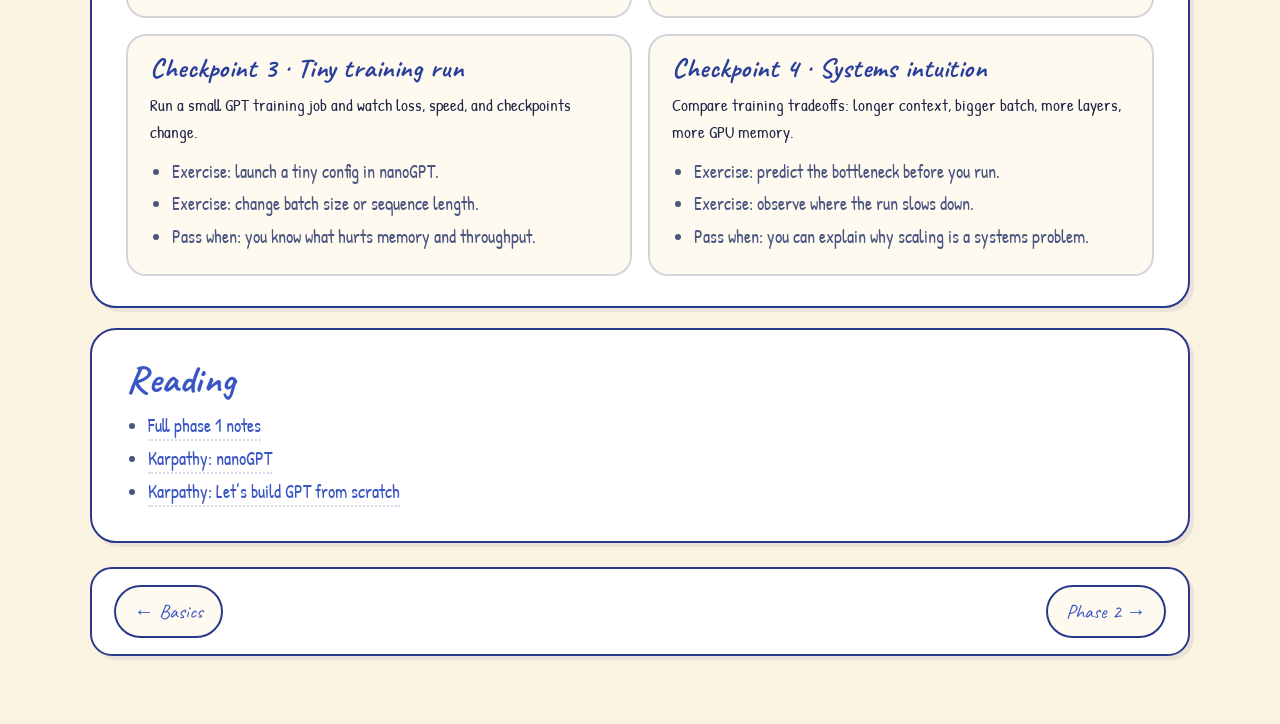
==== commit 72a88e37: "feat: phase 1 animation gets bytebytego-style pipeline in comic palette Replaces phase-1's 8-card st" ====
--- a/phase-1.html
+++ b/phase-1.html
@@ -122,76 +122,68 @@
       </section>
 
       <section class="animation-panel" id="animation">
-        <div class="panel-heading">
-          <h2>Animated flow</h2>
-          <p>Watch the whole training loop move from input to update, one stage at a time.</p>
+        <div class="panel-heading bytebytego-heading">
+          <span class="section-tag">Animated explainer</span>
+          <h2>The training loop, one frame at a time</h2>
+          <p>One concept highlighted per step: tokens, embeddings, attention, loss, then backward through gradients and a tiny weight nudge.</p>
         </div>
 
         <div class="storyboard" data-storyboard>
-          <div class="storyboard-stageboard" aria-label="Training pipeline stages">
-            <article class="story-card is-active" data-stage>
-              <span>1 &middot; Input</span>
-              <strong>Tokens enter the model</strong>
-              <p>Text becomes a sequence of token ids that the network can process.</p>
-            </article>
-            <article class="story-card" data-stage>
-              <span>2 &middot; Forward pass</span>
-              <strong>Layers transform the signal</strong>
-              <p>The model mixes information forward through embeddings, attention, and MLPs.</p>
-            </article>
-            <article class="story-card" data-stage>
-              <span>3 &middot; Prediction</span>
-              <strong>Guess the next token</strong>
-              <p>The final layer produces logits, then a probability for each candidate token.</p>
-            </article>
-            <article class="story-card" data-stage>
-              <span>4 &middot; Loss</span>
-              <strong>Measure the mistake</strong>
-              <p>Compare the guess with the target token to see how wrong the model was.</p>
-            </article>
-            <article class="story-card" data-stage>
-              <span>5 &middot; Backpropagation</span>
-              <strong>Send error backward</strong>
-              <p>Error signals flow in reverse so each layer knows how it contributed.</p>
-            </article>
-            <article class="story-card" data-stage>
-              <span>6 &middot; Gradients</span>
-              <strong>Compute change directions</strong>
-              <p>Gradients tell us how each weight should move to reduce the loss.</p>
-            </article>
-            <article class="story-card" data-stage>
-              <span>7 &middot; Update</span>
-              <strong>Nudge the weights</strong>
-              <p>The optimizer applies a small corrective step, usually with learning rate scaling.</p>
-            </article>
-            <article class="story-card" data-stage>
-              <span>8 &middot; Residual connection</span>
-              <strong>Keep the shortcut alive</strong>
-              <p>A bypass path preserves the original signal and adds the learned correction back in.</p>
-            </article>
+          <div class="stage-strip" aria-label="Training pipeline stages">
+            <button class="stage-pill is-active" data-stage-pill type="button"><span>01</span> Input</button>
+            <button class="stage-pill" data-stage-pill type="button"><span>02</span> Forward</button>
+            <button class="stage-pill" data-stage-pill type="button"><span>03</span> Prediction</button>
+            <button class="stage-pill" data-stage-pill type="button"><span>04</span> Loss</button>
+            <button class="stage-pill" data-stage-pill type="button"><span>05</span> Backprop</button>
+            <button class="stage-pill" data-stage-pill type="button"><span>06</span> Gradients</button>
+            <button class="stage-pill" data-stage-pill type="button"><span>07</span> Update</button>
+            <button class="stage-pill" data-stage-pill type="button"><span>08</span> Residual</button>
           </div>
 
-          <div class="storyboard-visual">
-            <div class="signal-road" aria-hidden="true">
-              <span class="signal-bead"></span>
+          <div class="storyboard-layout">
+            <div class="diagram-card">
+              <div class="diagram-heading">
+                <span class="diagram-kicker" data-current-stage>Input</span>
+                <h3 data-current-title>Tokens enter the model</h3>
+              </div>
+
+              <div class="pipeline-diagram" data-mode="forward">
+                <div class="diagram-lane lane-forward" aria-hidden="true"></div>
+                <div class="diagram-lane lane-backward" aria-hidden="true"></div>
+                <div class="diagram-lane lane-residual" aria-hidden="true"></div>
+
+                <div class="diagram-nodes">
+                  <div class="diagram-node node-input">Tokens</div>
+                  <div class="diagram-node node-embed">Embedding</div>
+                  <div class="diagram-node node-block">Transformer block</div>
+                  <div class="diagram-node node-logits">Logits</div>
+                  <div class="diagram-node node-softmax">Softmax</div>
+                </div>
+
+                <div class="diagram-packet packet-main"></div>
+                <div class="diagram-packet packet-backward"></div>
+                <div class="diagram-packet packet-residual"></div>
+                <div class="diagram-badge" data-current-badge>forward</div>
+              </div>
             </div>
-            <div class="signal-caption">
-              <strong data-current-stage>Input</strong>
-              <p data-current-copy>Tokens enter the model and begin the forward pass.</p>
+
+            <aside class="detail-card">
+              <p data-current-copy>Text becomes token ids, then the forward pass begins.</p>
+              <ul data-current-bullets></ul>
+            </aside>
+          </div>
+
+          <div class="glossary">
+            <div class="panel-heading compact">
+              <h3>Glossary</h3>
+              <p>The minimum vocabulary that makes the animation click.</p>
             </div>
-          </div>
-        </div>
-
-        <div class="glossary">
-          <div class="panel-heading compact">
-            <h3>Glossary</h3>
-            <p>The minimum vocabulary that makes the animation click.</p>
-          </div>
-          <div class="glossary-grid">
-            <div><strong>Forward pass</strong><p>The model&rsquo;s prediction path, left to right.</p></div>
-            <div><strong>Loss</strong><p>How wrong the prediction was.</p></div>
-            <div><strong>Gradient</strong><p>The direction and size of change that reduces loss.</p></div>
-            <div><strong>Residual connection</strong><p>A shortcut path that adds the input back in.</p></div>
+            <div class="glossary-grid">
+              <div><strong>Forward pass</strong><p>The model&rsquo;s prediction path, left to right.</p></div>
+              <div><strong>Logits</strong><p>Raw next-token scores before softmax.</p></div>
+              <div><strong>Gradient</strong><p>The direction and size of change that reduces loss.</p></div>
+              <div><strong>Residual connection</strong><p>A shortcut path that adds the input back in.</p></div>
+            </div>
           </div>
         </div>
       </section>
--- a/styles.css
+++ b/styles.css
@@ -535,9 +535,135 @@
 
 .storyboard {
   display: grid;
-  grid-template-columns: 1.35fr .9fr;
-  gap: 18px;
+  grid-template-columns: 1.3fr .8fr;
+  gap: 16px;
   align-items: start;
+}
+.diagram-card, .detail-card, .glossary {
+  border-radius: 20px;
+  background: rgba(255,255,255,0.96);
+  border: 1px solid rgba(15,23,42,0.07);
+  color: #0f172a;
+}
+.diagram-card { padding: 18px; }
+.detail-card { padding: 18px; position: sticky; top: 18px; }
+.diagram-heading { margin-bottom: 14px; }
+.diagram-kicker {
+  display: inline-block;
+  margin-bottom: 8px;
+  color: #f97316;
+  font-size: .74rem;
+  text-transform: uppercase;
+  letter-spacing: .14em;
+}
+.diagram-heading h3 { margin: 0; font-size: clamp(1.4rem, 2vw, 2rem); }
+.pipeline-diagram {
+  position: relative;
+  min-height: 420px;
+  border-radius: 22px;
+  overflow: hidden;
+  background:
+    radial-gradient(circle at 12% 28%, rgba(251,191,36,0.16), transparent 18%),
+    radial-gradient(circle at 90% 22%, rgba(59,130,246,0.12), transparent 22%),
+    linear-gradient(180deg, #fff7ed, #ffffff 62%, #f8fafc);
+  border: 1px solid rgba(15,23,42,0.07);
+}
+.diagram-lane {
+  position: absolute;
+  left: 6%;
+  right: 6%;
+  height: 4px;
+  border-radius: 999px;
+}
+.lane-forward { top: 50%; background: linear-gradient(90deg, rgba(125,211,252,0.15), rgba(125,211,252,0.95), rgba(125,211,252,0.15)); }
+.lane-backward { top: 58%; background: linear-gradient(90deg, rgba(248,113,113,0.15), rgba(248,113,113,0.95), rgba(248,113,113,0.15)); opacity: 0; }
+.lane-residual { top: 35%; left: 18%; right: 34%; background: linear-gradient(90deg, rgba(148,163,184,0.15), rgba(148,163,184,0.85), rgba(148,163,184,0.15)); opacity: 0; }
+.diagram-nodes {
+  position: absolute;
+  inset: 0;
+  display: grid;
+  grid-template-columns: repeat(5, 1fr);
+  align-items: center;
+  gap: 10px;
+  padding: 0 24px;
+}
+.diagram-node {
+  justify-self: center;
+  width: min(100%, 136px);
+  padding: 16px 12px;
+  text-align: center;
+  border-radius: 18px;
+  background: rgba(255,255,255,0.98);
+  border: 1px solid rgba(15,23,42,0.08);
+  color: #0f172a;
+  box-shadow: 0 16px 30px rgba(15,23,42,0.12);
+  transition: transform .35s ease, border-color .35s ease, background .35s ease, box-shadow .35s ease;
+}
+.diagram-node.is-active {
+  transform: translateY(-6px) scale(1.03);
+  border-color: rgba(249,115,22,0.32);
+  background: linear-gradient(180deg, rgba(253,230,138,0.35), rgba(254,215,170,0.14));
+  box-shadow: 0 18px 30px rgba(249,115,22,0.16);
+}
+.packet-main, .packet-backward, .packet-residual {
+  position: absolute;
+  width: 18px;
+  height: 18px;
+  border-radius: 999px;
+  top: 50%;
+  transform: translate(-50%, -50%);
+  transition: left .8s cubic-bezier(.2,.8,.2,1), top .8s cubic-bezier(.2,.8,.2,1), opacity .35s ease;
+}
+.packet-main {
+  left: 10%;
+  background: radial-gradient(circle at 35% 35%, #fff, #fb923c 45%, #dc2626 100%);
+  box-shadow: 0 0 0 8px rgba(251,146,60,0.11), 0 0 28px rgba(251,146,60,0.48);
+}
+.packet-backward {
+  top: 58%;
+  left: 90%;
+  opacity: 0;
+  background: radial-gradient(circle at 35% 35%, #fff, #f87171 45%, #b91c1c 100%);
+  box-shadow: 0 0 0 8px rgba(248,113,113,0.1), 0 0 28px rgba(248,113,113,0.45);
+}
+.packet-residual {
+  top: 35%;
+  left: 28%;
+  opacity: 0;
+  background: radial-gradient(circle at 35% 35%, #fff, #cbd5e1 45%, #64748b 100%);
+  box-shadow: 0 0 0 8px rgba(148,163,184,0.1), 0 0 24px rgba(148,163,184,0.35);
+}
+.pipeline-diagram[data-mode="backward"] .lane-forward { opacity: .18; }
+.pipeline-diagram[data-mode="backward"] .lane-backward { opacity: 1; }
+.pipeline-diagram[data-mode="backward"] .packet-main { opacity: 0; }
+.pipeline-diagram[data-mode="backward"] .packet-backward { opacity: 1; }
+.pipeline-diagram[data-mode="residual"] .lane-residual { opacity: 1; }
+.pipeline-diagram[data-mode="residual"] .packet-residual { opacity: 1; left: 43%; }
+.diagram-badge {
+  position: absolute;
+  right: 18px;
+  top: 18px;
+  padding: 8px 12px;
+  border-radius: 999px;
+  background: rgba(255,255,255,0.94);
+  border: 1px solid rgba(15,23,42,0.08);
+  color: #c2410c;
+  text-transform: uppercase;
+  letter-spacing: .14em;
+  font-size: .7rem;
+}
+.detail-card p { margin: 0; color: #475569; line-height: 1.7; }
+.detail-card ul {
+  margin: 14px 0 0;
+  padding-left: 18px;
+  color: #475569;
+  line-height: 1.65;
+}
+.detail-card li + li { margin-top: 10px; }
+.storyboard {
+  display: flex;
+  flex-direction: column;
+  gap: 16px;
 }
 .storyboard-stageboard {
   display: grid;
@@ -702,6 +828,220 @@
 .delay-4 { animation-delay: 1.6s; }
 @keyframes float { 0%,100% { transform: translateY(0); } 50% { transform: translateY(-5px); } }
 
+/* === Phase 1 ByteByteGo-style animated explainer === */
+.bytebytego-heading {
+  padding: 24px 28px;
+  border-radius: 22px;
+  background: linear-gradient(135deg, var(--bg-soft), var(--paper));
+  color: var(--ink);
+  border: 2.5px solid var(--line);
+  box-shadow: var(--shadow);
+}
+.bytebytego-heading h2 { color: var(--blue); margin: 0 0 6px; }
+.bytebytego-heading p {
+  max-width: 72ch;
+  color: var(--ink-soft);
+  margin: 0;
+  font-size: 1.05rem;
+}
+.section-tag {
+  display: inline-flex;
+  align-items: center;
+  gap: 8px;
+  margin-bottom: 8px;
+  padding: 4px 14px;
+  border-radius: 999px;
+  background: var(--orange-bg);
+  color: var(--orange-deep);
+  font-family: var(--cursive);
+  font-size: 1.1rem;
+  font-weight: 700;
+  letter-spacing: 0;
+}
+
+.stage-strip {
+  display: flex;
+  flex-wrap: wrap;
+  gap: 8px;
+  margin: 18px 0;
+}
+.stage-pill {
+  display: inline-flex;
+  align-items: center;
+  gap: 8px;
+  padding: 7px 16px;
+  border-radius: 999px;
+  border: 2.5px solid var(--line);
+  background: var(--paper-tint);
+  color: var(--blue);
+  font-family: var(--cursive);
+  font-size: 1.2rem;
+  font-weight: 700;
+  cursor: pointer;
+  transition: transform .2s ease, background .2s ease, border-color .2s ease, color .2s ease, box-shadow .2s ease;
+}
+.stage-pill span {
+  color: var(--orange);
+  font-family: ui-monospace, "SF Mono", Menlo, monospace;
+  font-size: 0.85rem;
+  font-weight: 800;
+}
+.stage-pill:hover {
+  background: var(--orange-bg);
+  border-color: var(--orange);
+  color: var(--orange-deep);
+  transform: translate(-1px, -1px);
+  box-shadow: 2px 2px 0 rgba(31, 37, 71, 0.10);
+}
+.stage-pill.is-active {
+  background: var(--orange);
+  color: #fff;
+  border-color: var(--orange);
+}
+.stage-pill.is-active span { color: #fff8ec; }
+
+.storyboard-layout {
+  display: grid;
+  grid-template-columns: 1.35fr .85fr;
+  gap: 16px;
+  align-items: start;
+}
+.diagram-card, .detail-card {
+  border-radius: 22px;
+  background: var(--paper);
+  border: 2.5px solid var(--line);
+  box-shadow: var(--shadow);
+  color: var(--ink);
+}
+.diagram-card { padding: 22px; }
+.detail-card  { padding: 22px; position: sticky; top: 18px; }
+.diagram-heading { margin-bottom: 14px; }
+.diagram-kicker {
+  display: inline-block;
+  margin-bottom: 2px;
+  color: var(--orange);
+  font-family: var(--cursive);
+  font-size: 1.25rem;
+  font-weight: 700;
+  letter-spacing: 0;
+}
+.diagram-heading h3 {
+  margin: 0;
+  font-family: var(--cursive);
+  font-size: clamp(1.6rem, 2.5vw, 2.2rem);
+  color: var(--blue);
+}
+
+.pipeline-diagram {
+  position: relative;
+  min-height: 320px;
+  border-radius: 20px;
+  overflow: hidden;
+  background:
+    radial-gradient(circle at 14% 28%, var(--orange-bg), transparent 22%),
+    radial-gradient(circle at 88% 22%, var(--blue-bg), transparent 26%),
+    var(--bg-soft);
+  border: 2px dashed var(--line-faint);
+}
+.diagram-lane {
+  position: absolute;
+  left: 6%;
+  right: 6%;
+  height: 4px;
+  border-radius: 999px;
+  transition: opacity .35s ease;
+}
+.lane-forward  { top: 50%; background: linear-gradient(90deg, var(--blue-soft), var(--blue), var(--blue-soft)); }
+.lane-backward { top: 58%; background: linear-gradient(90deg, var(--orange-soft), var(--orange), var(--orange-soft)); opacity: 0; }
+.lane-residual { top: 35%; left: 18%; right: 34%; background: linear-gradient(90deg, transparent, var(--ink-faint), transparent); opacity: 0; }
+
+.diagram-nodes {
+  position: absolute;
+  inset: 0;
+  display: grid;
+  grid-template-columns: repeat(5, 1fr);
+  align-items: center;
+  gap: 10px;
+  padding: 0 24px;
+}
+.diagram-node {
+  justify-self: center;
+  width: min(100%, 138px);
+  padding: 14px 12px;
+  text-align: center;
+  border-radius: 16px;
+  background: var(--paper);
+  border: 2px solid var(--line);
+  color: var(--ink);
+  font-family: var(--cursive);
+  font-size: 1.2rem;
+  box-shadow: var(--shadow);
+  transition: transform .35s ease, border-color .35s ease, background .35s ease, box-shadow .35s ease;
+}
+.diagram-node.is-active {
+  transform: translate(-2px, -4px);
+  border-color: var(--orange);
+  background: var(--orange-bg);
+  box-shadow: var(--shadow-strong);
+}
+.diagram-packet,
+.packet-main, .packet-backward, .packet-residual {
+  position: absolute;
+  width: 18px; height: 18px;
+  border-radius: 999px;
+  top: 50%;
+  transform: translate(-50%, -50%);
+  transition: left .8s cubic-bezier(.2,.8,.2,1), top .8s cubic-bezier(.2,.8,.2,1), opacity .35s ease;
+}
+.packet-main {
+  left: 10%;
+  background: radial-gradient(circle at 35% 35%, #fff, var(--orange) 50%, var(--orange-deep) 100%);
+  box-shadow: 0 0 0 6px var(--orange-bg), 0 0 22px var(--orange-soft);
+}
+.packet-backward {
+  top: 58%;
+  left: 90%;
+  opacity: 0;
+  background: radial-gradient(circle at 35% 35%, #fff, var(--orange) 50%, var(--orange-deep) 100%);
+  box-shadow: 0 0 0 6px var(--orange-bg), 0 0 22px var(--orange-soft);
+}
+.packet-residual {
+  top: 35%;
+  left: 28%;
+  opacity: 0;
+  background: radial-gradient(circle at 35% 35%, #fff, var(--blue) 50%, var(--blue-deep) 100%);
+  box-shadow: 0 0 0 6px var(--blue-bg), 0 0 22px var(--blue-soft);
+}
+.pipeline-diagram[data-mode="backward"] .lane-forward  { opacity: .2; }
+.pipeline-diagram[data-mode="backward"] .lane-backward { opacity: 1; }
+.pipeline-diagram[data-mode="backward"] .packet-main   { opacity: 0; }
+.pipeline-diagram[data-mode="backward"] .packet-backward { opacity: 1; }
+.pipeline-diagram[data-mode="residual"] .lane-residual { opacity: 1; }
+.pipeline-diagram[data-mode="residual"] .packet-residual { opacity: 1; left: 43%; }
+
+.diagram-badge {
+  position: absolute;
+  right: 18px;
+  top: 18px;
+  padding: 6px 14px;
+  border-radius: 999px;
+  background: var(--paper);
+  border: 2px solid var(--orange);
+  color: var(--orange-deep);
+  font-family: var(--cursive);
+  font-size: 1.1rem;
+  letter-spacing: 0;
+  text-transform: none;
+}
+.detail-card p { margin: 0; color: var(--ink-soft); font-size: 1.05rem; line-height: 1.65; }
+.detail-card ul {
+  margin: 12px 0 0;
+  padding-left: 20px;
+  color: var(--ink-soft);
+  line-height: 1.55;
+}
+.detail-card li { margin-bottom: 6px; }
+
 /* === Phase navigation === */
 .phase-nav {
   display: flex;
@@ -880,6 +1220,9 @@
 /* === Responsive === */
 @media (max-width: 920px) {
   .grid, .pipeline, .summary-strip { grid-template-columns: 1fr 1fr; }
+  .storyboard-layout { grid-template-columns: 1fr; }
+  .detail-card { position: static; }
+  .pipeline-diagram { min-height: 360px; }
   .storyboard { grid-template-columns: 1fr; }
   .storyboard-visual { position: static; }
   .glossary-grid { grid-template-columns: 1fr 1fr; }
@@ -891,6 +1234,15 @@
 }
 @media (max-width: 640px) {
   .grid, .pipeline, .summary-strip, .lesson-grid, .curriculum-grid { grid-template-columns: 1fr; }
+  .diagram-nodes { grid-template-columns: 1fr; gap: 14px; align-content: center; }
+  .diagram-node { width: min(100%, 220px); }
+  .pipeline-diagram { min-height: 560px; }
+  .lane-forward { top: 21%; left: 18%; right: 18%; }
+  .lane-backward { top: 51%; left: 18%; right: 18%; }
+  .lane-residual { top: 79%; left: 18%; right: 40%; }
+  .packet-main { top: 21%; left: 18%; }
+  .packet-backward { top: 51%; left: 82%; }
+  .packet-residual { top: 79%; left: 28%; }
   .storyboard-stageboard, .glossary-grid { grid-template-columns: 1fr; }
   .fundamentals-grid { grid-template-columns: 1fr; }
   .shell { width: min(100% - 20px, 1100px); }
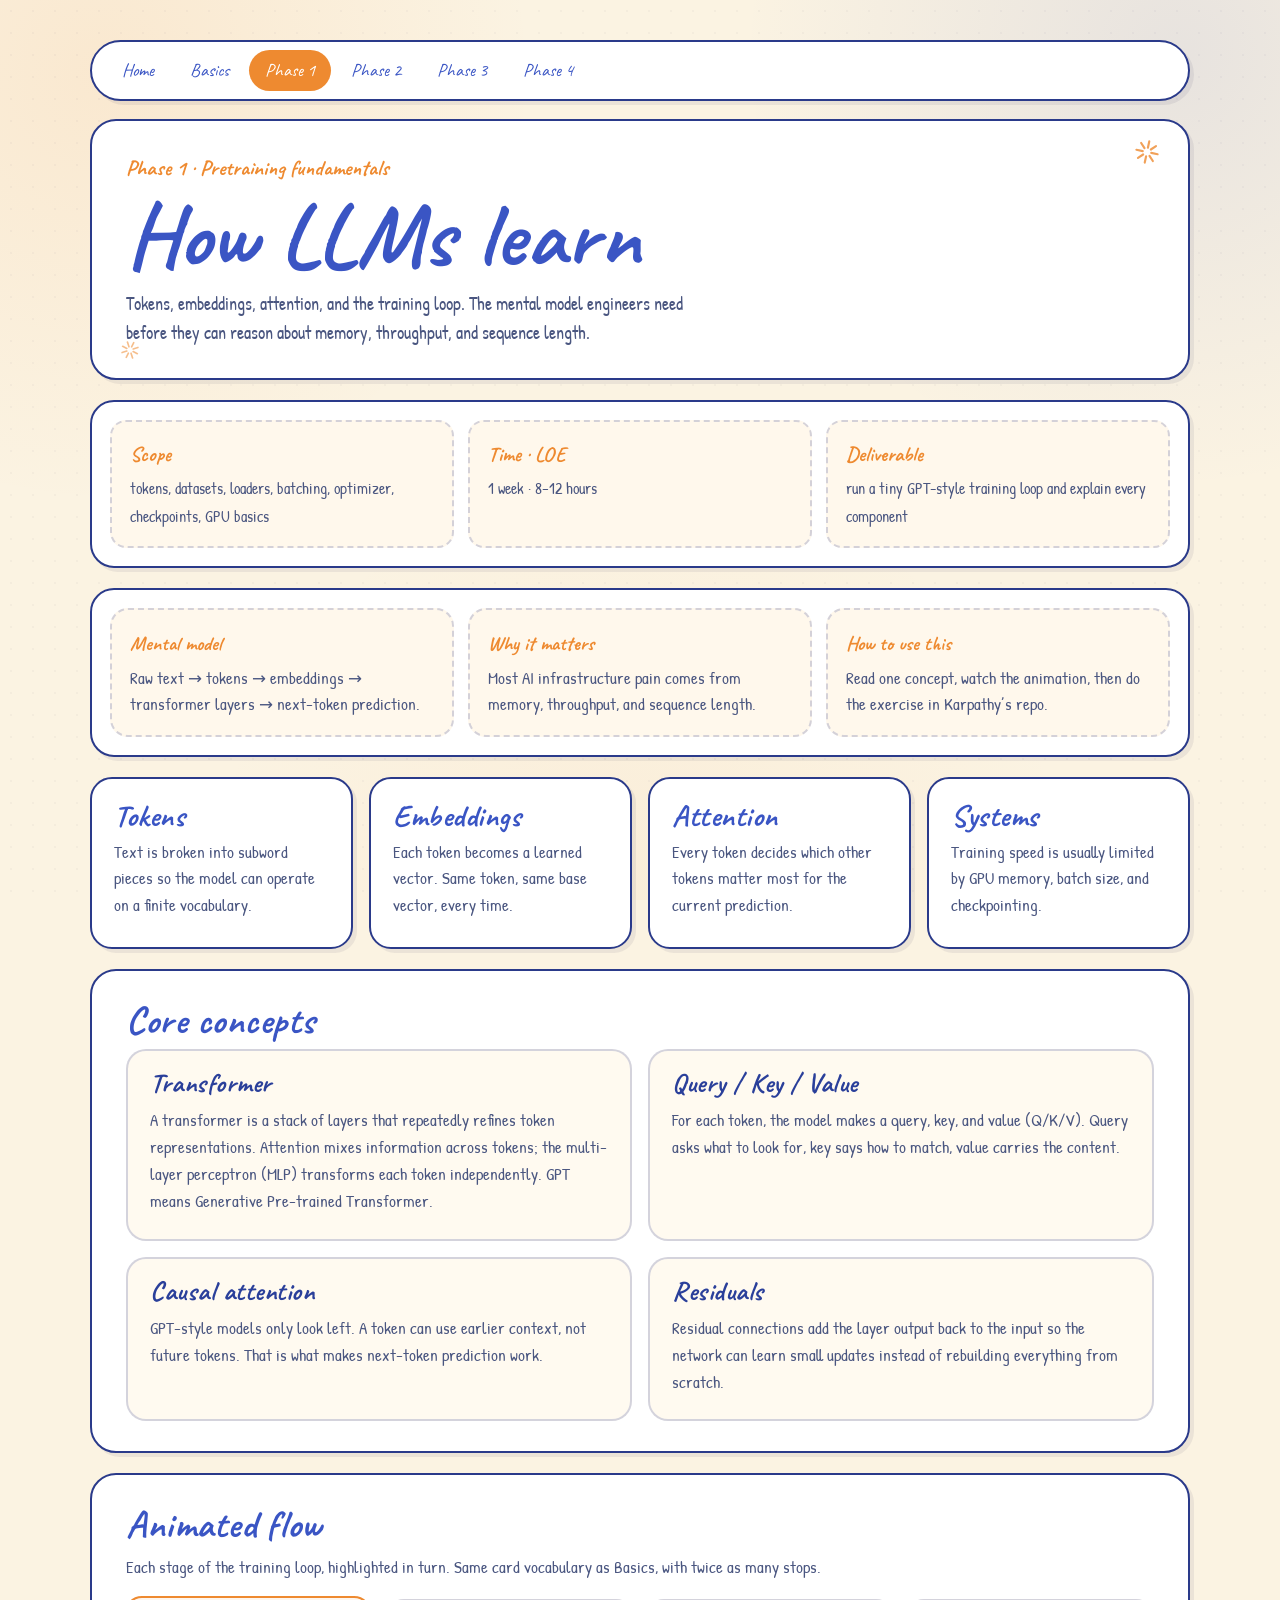
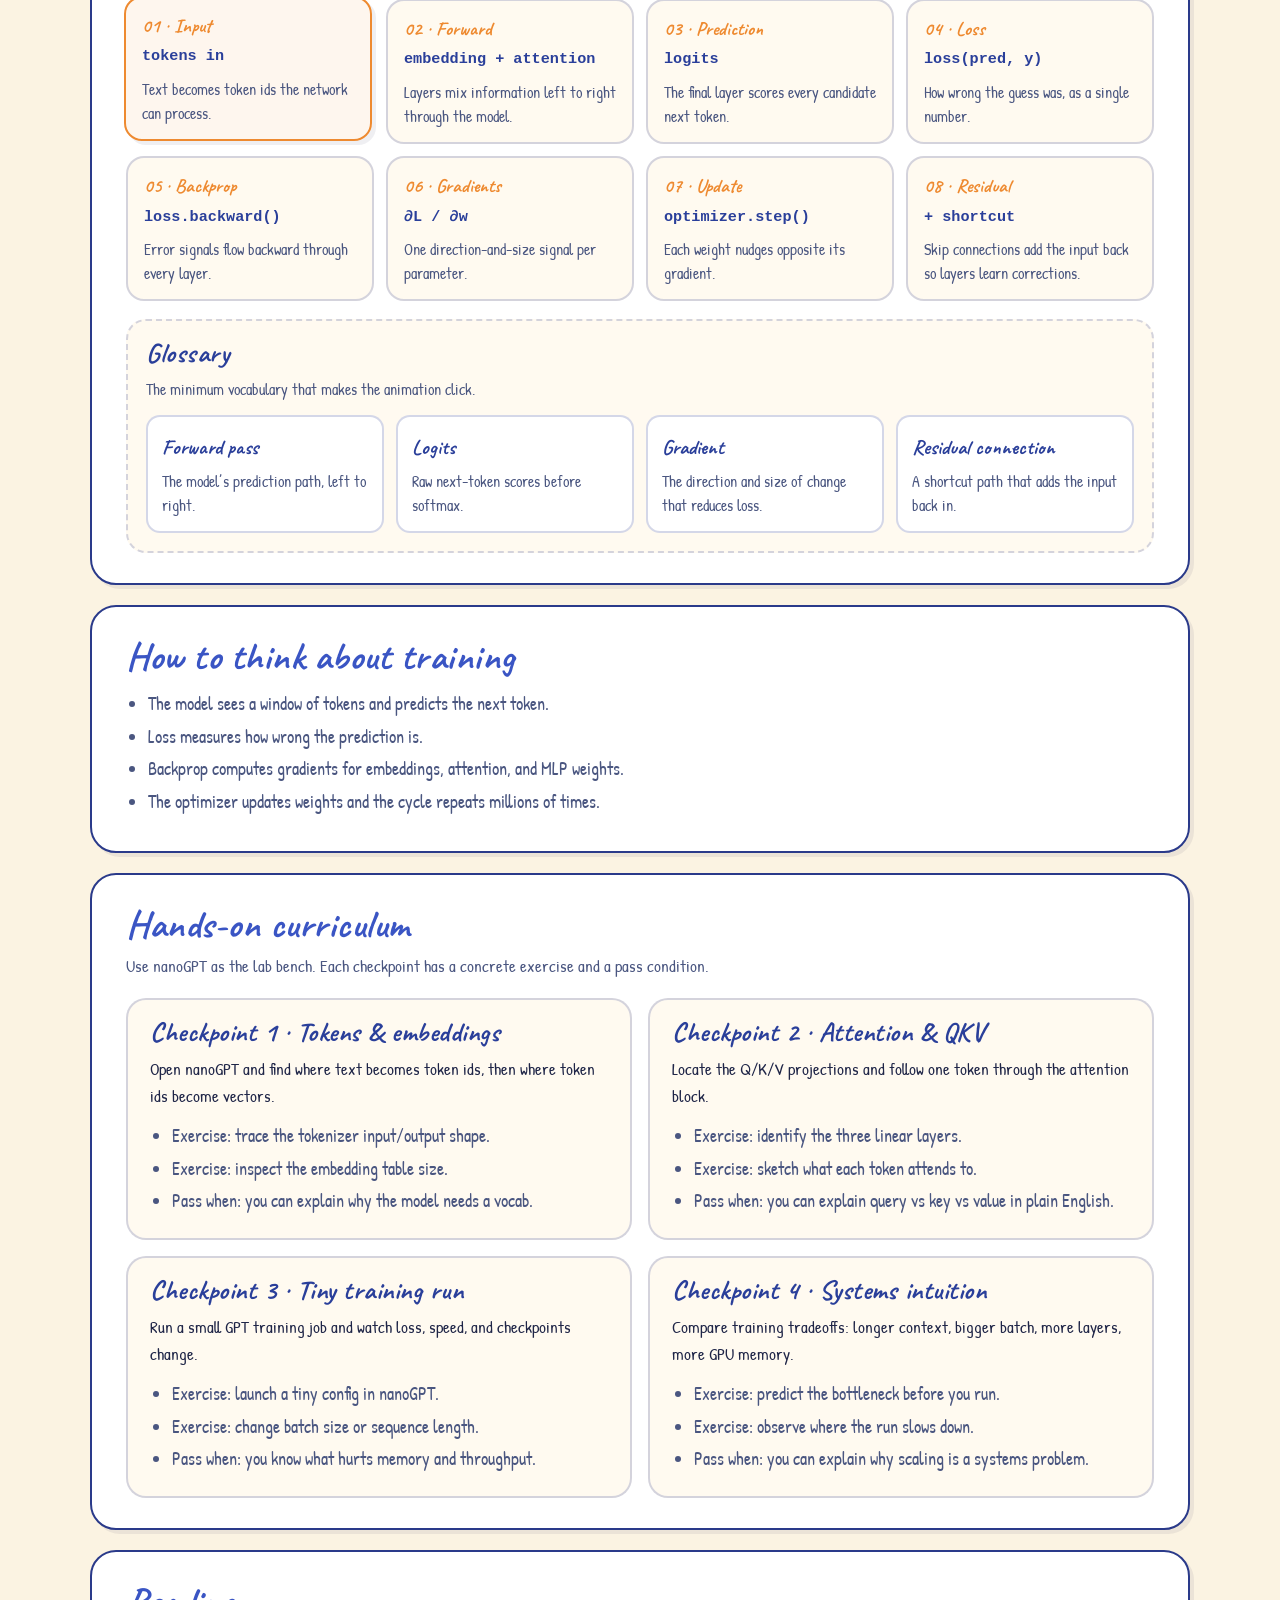
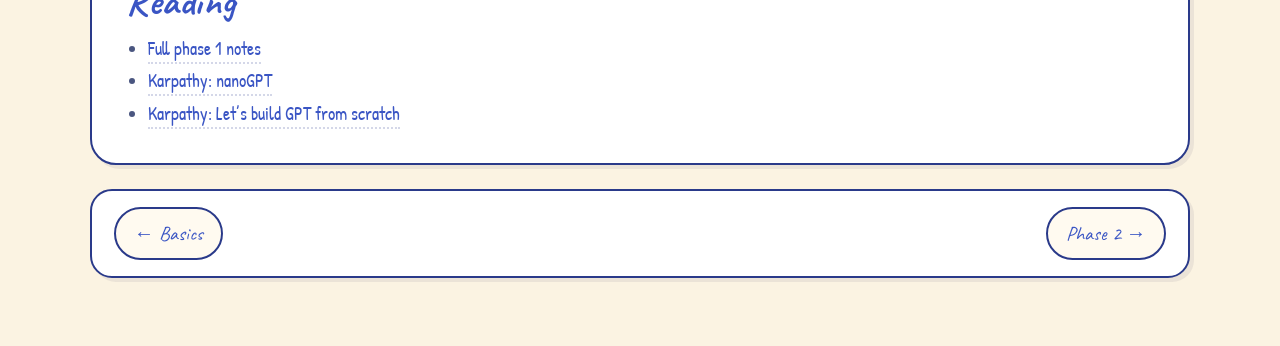
==== commit 07eb6e60: "phase-1 animation: drop pipeline diagram, use loop-track like basics Replaces the bytebytego-style p" ====
--- a/phase-1.html
+++ b/phase-1.html
@@ -122,68 +122,64 @@
       </section>
 
       <section class="animation-panel" id="animation">
-        <div class="panel-heading bytebytego-heading">
-          <span class="section-tag">Animated explainer</span>
-          <h2>The training loop, one frame at a time</h2>
-          <p>One concept highlighted per step: tokens, embeddings, attention, loss, then backward through gradients and a tiny weight nudge.</p>
-        </div>
-
-        <div class="storyboard" data-storyboard>
-          <div class="stage-strip" aria-label="Training pipeline stages">
-            <button class="stage-pill is-active" data-stage-pill type="button"><span>01</span> Input</button>
-            <button class="stage-pill" data-stage-pill type="button"><span>02</span> Forward</button>
-            <button class="stage-pill" data-stage-pill type="button"><span>03</span> Prediction</button>
-            <button class="stage-pill" data-stage-pill type="button"><span>04</span> Loss</button>
-            <button class="stage-pill" data-stage-pill type="button"><span>05</span> Backprop</button>
-            <button class="stage-pill" data-stage-pill type="button"><span>06</span> Gradients</button>
-            <button class="stage-pill" data-stage-pill type="button"><span>07</span> Update</button>
-            <button class="stage-pill" data-stage-pill type="button"><span>08</span> Residual</button>
-          </div>
-
-          <div class="storyboard-layout">
-            <div class="diagram-card">
-              <div class="diagram-heading">
-                <span class="diagram-kicker" data-current-stage>Input</span>
-                <h3 data-current-title>Tokens enter the model</h3>
-              </div>
-
-              <div class="pipeline-diagram" data-mode="forward">
-                <div class="diagram-lane lane-forward" aria-hidden="true"></div>
-                <div class="diagram-lane lane-backward" aria-hidden="true"></div>
-                <div class="diagram-lane lane-residual" aria-hidden="true"></div>
-
-                <div class="diagram-nodes">
-                  <div class="diagram-node node-input">Tokens</div>
-                  <div class="diagram-node node-embed">Embedding</div>
-                  <div class="diagram-node node-block">Transformer block</div>
-                  <div class="diagram-node node-logits">Logits</div>
-                  <div class="diagram-node node-softmax">Softmax</div>
-                </div>
-
-                <div class="diagram-packet packet-main"></div>
-                <div class="diagram-packet packet-backward"></div>
-                <div class="diagram-packet packet-residual"></div>
-                <div class="diagram-badge" data-current-badge>forward</div>
-              </div>
-            </div>
-
-            <aside class="detail-card">
-              <p data-current-copy>Text becomes token ids, then the forward pass begins.</p>
-              <ul data-current-bullets></ul>
-            </aside>
-          </div>
-
-          <div class="glossary">
-            <div class="panel-heading compact">
-              <h3>Glossary</h3>
-              <p>The minimum vocabulary that makes the animation click.</p>
-            </div>
-            <div class="glossary-grid">
-              <div><strong>Forward pass</strong><p>The model&rsquo;s prediction path, left to right.</p></div>
-              <div><strong>Logits</strong><p>Raw next-token scores before softmax.</p></div>
-              <div><strong>Gradient</strong><p>The direction and size of change that reduces loss.</p></div>
-              <div><strong>Residual connection</strong><p>A shortcut path that adds the input back in.</p></div>
-            </div>
+        <div class="panel-heading">
+          <h2>Animated flow</h2>
+          <p>Each stage of the training loop, highlighted in turn. Same card vocabulary as Basics, with twice as many stops.</p>
+        </div>
+
+        <div class="loop-track" data-loop-track data-cycle-ms="3600">
+          <div class="loop-node is-active" data-loop-node>
+            <span>01 &middot; Input</span>
+            <strong>tokens in</strong>
+            <p>Text becomes token ids the network can process.</p>
+          </div>
+          <div class="loop-node" data-loop-node>
+            <span>02 &middot; Forward</span>
+            <strong>embedding + attention</strong>
+            <p>Layers mix information left to right through the model.</p>
+          </div>
+          <div class="loop-node" data-loop-node>
+            <span>03 &middot; Prediction</span>
+            <strong>logits</strong>
+            <p>The final layer scores every candidate next token.</p>
+          </div>
+          <div class="loop-node" data-loop-node>
+            <span>04 &middot; Loss</span>
+            <strong>loss(pred, y)</strong>
+            <p>How wrong the guess was, as a single number.</p>
+          </div>
+          <div class="loop-node" data-loop-node>
+            <span>05 &middot; Backprop</span>
+            <strong>loss.backward()</strong>
+            <p>Error signals flow backward through every layer.</p>
+          </div>
+          <div class="loop-node" data-loop-node>
+            <span>06 &middot; Gradients</span>
+            <strong>&part;L / &part;w</strong>
+            <p>One direction-and-size signal per parameter.</p>
+          </div>
+          <div class="loop-node" data-loop-node>
+            <span>07 &middot; Update</span>
+            <strong>optimizer.step()</strong>
+            <p>Each weight nudges opposite its gradient.</p>
+          </div>
+          <div class="loop-node" data-loop-node>
+            <span>08 &middot; Residual</span>
+            <strong>+ shortcut</strong>
+            <p>Skip connections add the input back so layers learn corrections.</p>
+          </div>
+        </div>
+
+        <div class="glossary">
+          <div class="panel-heading compact">
+            <h3>Glossary</h3>
+            <p>The minimum vocabulary that makes the animation click.</p>
+          </div>
+          <div class="glossary-grid">
+            <div><strong>Forward pass</strong><p>The model&rsquo;s prediction path, left to right.</p></div>
+            <div><strong>Logits</strong><p>Raw next-token scores before softmax.</p></div>
+            <div><strong>Gradient</strong><p>The direction and size of change that reduces loss.</p></div>
+            <div><strong>Residual connection</strong><p>A shortcut path that adds the input back in.</p></div>
           </div>
         </div>
       </section>
--- a/styles.css
+++ b/styles.css
@@ -532,250 +532,11 @@
 .animation-panel { margin: 20px 0; overflow: hidden; }
 .panel-heading { margin-bottom: 18px; }
 .panel-heading.compact { margin-bottom: 14px; }
-
-.storyboard {
-  display: grid;
-  grid-template-columns: 1.3fr .8fr;
-  gap: 16px;
-  align-items: start;
-}
-.diagram-card, .detail-card, .glossary {
-  border-radius: 20px;
-  background: rgba(255,255,255,0.96);
-  border: 1px solid rgba(15,23,42,0.07);
-  color: #0f172a;
-}
-.diagram-card { padding: 18px; }
-.detail-card { padding: 18px; position: sticky; top: 18px; }
-.diagram-heading { margin-bottom: 14px; }
-.diagram-kicker {
-  display: inline-block;
-  margin-bottom: 8px;
-  color: #f97316;
-  font-size: .74rem;
-  text-transform: uppercase;
-  letter-spacing: .14em;
-}
-.diagram-heading h3 { margin: 0; font-size: clamp(1.4rem, 2vw, 2rem); }
-.pipeline-diagram {
-  position: relative;
-  min-height: 420px;
-  border-radius: 22px;
-  overflow: hidden;
-  background:
-    radial-gradient(circle at 12% 28%, rgba(251,191,36,0.16), transparent 18%),
-    radial-gradient(circle at 90% 22%, rgba(59,130,246,0.12), transparent 22%),
-    linear-gradient(180deg, #fff7ed, #ffffff 62%, #f8fafc);
-  border: 1px solid rgba(15,23,42,0.07);
-}
-.diagram-lane {
-  position: absolute;
-  left: 6%;
-  right: 6%;
-  height: 4px;
-  border-radius: 999px;
-}
-.lane-forward { top: 50%; background: linear-gradient(90deg, rgba(125,211,252,0.15), rgba(125,211,252,0.95), rgba(125,211,252,0.15)); }
-.lane-backward { top: 58%; background: linear-gradient(90deg, rgba(248,113,113,0.15), rgba(248,113,113,0.95), rgba(248,113,113,0.15)); opacity: 0; }
-.lane-residual { top: 35%; left: 18%; right: 34%; background: linear-gradient(90deg, rgba(148,163,184,0.15), rgba(148,163,184,0.85), rgba(148,163,184,0.15)); opacity: 0; }
-.diagram-nodes {
-  position: absolute;
-  inset: 0;
-  display: grid;
-  grid-template-columns: repeat(5, 1fr);
-  align-items: center;
-  gap: 10px;
-  padding: 0 24px;
-}
-.diagram-node {
-  justify-self: center;
-  width: min(100%, 136px);
-  padding: 16px 12px;
-  text-align: center;
-  border-radius: 18px;
-  background: rgba(255,255,255,0.98);
-  border: 1px solid rgba(15,23,42,0.08);
-  color: #0f172a;
-  box-shadow: 0 16px 30px rgba(15,23,42,0.12);
-  transition: transform .35s ease, border-color .35s ease, background .35s ease, box-shadow .35s ease;
-}
-.diagram-node.is-active {
-  transform: translateY(-6px) scale(1.03);
-  border-color: rgba(249,115,22,0.32);
-  background: linear-gradient(180deg, rgba(253,230,138,0.35), rgba(254,215,170,0.14));
-  box-shadow: 0 18px 30px rgba(249,115,22,0.16);
-}
-.packet-main, .packet-backward, .packet-residual {
-  position: absolute;
-  width: 18px;
-  height: 18px;
-  border-radius: 999px;
-  top: 50%;
-  transform: translate(-50%, -50%);
-  transition: left .8s cubic-bezier(.2,.8,.2,1), top .8s cubic-bezier(.2,.8,.2,1), opacity .35s ease;
-}
-.packet-main {
-  left: 10%;
-  background: radial-gradient(circle at 35% 35%, #fff, #fb923c 45%, #dc2626 100%);
-  box-shadow: 0 0 0 8px rgba(251,146,60,0.11), 0 0 28px rgba(251,146,60,0.48);
-}
-.packet-backward {
-  top: 58%;
-  left: 90%;
-  opacity: 0;
-  background: radial-gradient(circle at 35% 35%, #fff, #f87171 45%, #b91c1c 100%);
-  box-shadow: 0 0 0 8px rgba(248,113,113,0.1), 0 0 28px rgba(248,113,113,0.45);
-}
-.packet-residual {
-  top: 35%;
-  left: 28%;
-  opacity: 0;
-  background: radial-gradient(circle at 35% 35%, #fff, #cbd5e1 45%, #64748b 100%);
-  box-shadow: 0 0 0 8px rgba(148,163,184,0.1), 0 0 24px rgba(148,163,184,0.35);
-}
-.pipeline-diagram[data-mode="backward"] .lane-forward { opacity: .18; }
-.pipeline-diagram[data-mode="backward"] .lane-backward { opacity: 1; }
-.pipeline-diagram[data-mode="backward"] .packet-main { opacity: 0; }
-.pipeline-diagram[data-mode="backward"] .packet-backward { opacity: 1; }
-.pipeline-diagram[data-mode="residual"] .lane-residual { opacity: 1; }
-.pipeline-diagram[data-mode="residual"] .packet-residual { opacity: 1; left: 43%; }
-.diagram-badge {
-  position: absolute;
-  right: 18px;
-  top: 18px;
-  padding: 8px 12px;
-  border-radius: 999px;
-  background: rgba(255,255,255,0.94);
-  border: 1px solid rgba(15,23,42,0.08);
-  color: #c2410c;
-  text-transform: uppercase;
-  letter-spacing: .14em;
-  font-size: .7rem;
-}
-.detail-card p { margin: 0; color: #475569; line-height: 1.7; }
-.detail-card ul {
-  margin: 14px 0 0;
-  padding-left: 18px;
-  color: #475569;
-  line-height: 1.65;
-}
-.detail-card li + li { margin-top: 10px; }
-.storyboard {
-  display: flex;
-  flex-direction: column;
-  gap: 16px;
-}
-.storyboard-stageboard {
-  display: grid;
-  grid-template-columns: repeat(2, minmax(0, 1fr));
-  gap: 12px;
-}
-.story-card {
-  position: relative;
-  padding: 16px 18px;
-  border-radius: 18px;
-  background: var(--paper-tint);
-  border: 2.5px solid var(--line-faint);
-  min-height: 144px;
-  transition: transform .35s ease, border-color .35s ease, background .35s ease, box-shadow .35s ease;
-}
-.story-card span {
-  display: inline-block;
-  margin-bottom: 6px;
-  color: var(--orange);
-  font-family: var(--cursive);
-  font-size: 1.2rem;
-  font-weight: 700;
-}
-.story-card strong, .signal-caption strong {
-  display: block;
-  font-size: 1.15rem;
-  color: var(--blue-deep);
-  font-family: var(--cursive);
-  font-weight: 700;
-}
-.story-card p, .signal-caption p, .glossary p {
+.glossary p {
   margin: 6px 0 0;
   color: var(--ink-soft);
   line-height: 1.5;
   font-size: 1rem;
-}
-.story-card.is-active {
-  transform: translate(-2px, -4px);
-  background: var(--orange-bg);
-  border-color: var(--orange);
-  box-shadow: var(--shadow);
-}
-
-.storyboard-visual {
-  position: sticky;
-  top: 18px;
-  padding: 18px;
-  border-radius: 20px;
-  background: var(--paper-tint);
-  border: 2.5px solid var(--line-faint);
-}
-
-.signal-road {
-  position: relative;
-  height: 160px;
-  margin-bottom: 14px;
-  border-radius: 16px;
-  overflow: hidden;
-  background:
-    radial-gradient(circle at 20% 50%, var(--blue-bg), transparent 30%),
-    radial-gradient(circle at 80% 50%, var(--orange-bg), transparent 30%),
-    var(--bg-soft);
-  border: 2px dashed var(--line-faint);
-}
-.signal-road::before {
-  content: "";
-  position: absolute;
-  left: 26px; right: 26px; top: 50%;
-  height: 4px;
-  transform: translateY(-50%);
-  background: linear-gradient(90deg, var(--blue-soft), var(--blue), var(--orange), var(--orange-soft));
-  border-radius: 4px;
-}
-.signal-road::after {
-  content: "forward";
-  position: absolute;
-  left: 26px; top: 14px;
-  color: var(--blue);
-  font-family: var(--cursive);
-  font-size: 1.15rem;
-  font-weight: 700;
-  letter-spacing: 0;
-  text-transform: none;
-}
-.signal-road[data-mode="backward"]::before {
-  background: linear-gradient(90deg, var(--orange-soft), var(--orange), var(--blue), var(--blue-soft));
-}
-.signal-road[data-mode="backward"]::after {
-  content: "backprop";
-  color: var(--orange);
-}
-.signal-road[data-mode="backward"] .signal-bead {
-  background: radial-gradient(circle at 35% 35%, #fff, var(--orange) 50%, var(--orange-deep) 100%);
-  box-shadow: 0 0 0 6px var(--orange-bg), 0 0 22px var(--orange-soft);
-}
-.signal-bead {
-  position: absolute;
-  top: 50%;
-  left: 26px;
-  width: 18px;
-  height: 18px;
-  border-radius: 999px;
-  transform: translate(-50%, -50%);
-  background: radial-gradient(circle at 35% 35%, #fff, var(--blue) 50%, var(--blue-deep) 100%);
-  box-shadow: 0 0 0 6px var(--blue-bg), 0 0 22px var(--blue-soft);
-  transition: left .8s cubic-bezier(.2,.8,.2,1);
-}
-.signal-caption {
-  padding: 14px 16px;
-  border-radius: 14px;
-  background: var(--paper);
-  border: 2px solid var(--line-faint);
 }
 
 .glossary {
@@ -828,220 +589,6 @@
 .delay-4 { animation-delay: 1.6s; }
 @keyframes float { 0%,100% { transform: translateY(0); } 50% { transform: translateY(-5px); } }
 
-/* === Phase 1 ByteByteGo-style animated explainer === */
-.bytebytego-heading {
-  padding: 24px 28px;
-  border-radius: 22px;
-  background: linear-gradient(135deg, var(--bg-soft), var(--paper));
-  color: var(--ink);
-  border: 2.5px solid var(--line);
-  box-shadow: var(--shadow);
-}
-.bytebytego-heading h2 { color: var(--blue); margin: 0 0 6px; }
-.bytebytego-heading p {
-  max-width: 72ch;
-  color: var(--ink-soft);
-  margin: 0;
-  font-size: 1.05rem;
-}
-.section-tag {
-  display: inline-flex;
-  align-items: center;
-  gap: 8px;
-  margin-bottom: 8px;
-  padding: 4px 14px;
-  border-radius: 999px;
-  background: var(--orange-bg);
-  color: var(--orange-deep);
-  font-family: var(--cursive);
-  font-size: 1.1rem;
-  font-weight: 700;
-  letter-spacing: 0;
-}
-
-.stage-strip {
-  display: flex;
-  flex-wrap: wrap;
-  gap: 8px;
-  margin: 18px 0;
-}
-.stage-pill {
-  display: inline-flex;
-  align-items: center;
-  gap: 8px;
-  padding: 7px 16px;
-  border-radius: 999px;
-  border: 2.5px solid var(--line);
-  background: var(--paper-tint);
-  color: var(--blue);
-  font-family: var(--cursive);
-  font-size: 1.2rem;
-  font-weight: 700;
-  cursor: pointer;
-  transition: transform .2s ease, background .2s ease, border-color .2s ease, color .2s ease, box-shadow .2s ease;
-}
-.stage-pill span {
-  color: var(--orange);
-  font-family: ui-monospace, "SF Mono", Menlo, monospace;
-  font-size: 0.85rem;
-  font-weight: 800;
-}
-.stage-pill:hover {
-  background: var(--orange-bg);
-  border-color: var(--orange);
-  color: var(--orange-deep);
-  transform: translate(-1px, -1px);
-  box-shadow: 2px 2px 0 rgba(31, 37, 71, 0.10);
-}
-.stage-pill.is-active {
-  background: var(--orange);
-  color: #fff;
-  border-color: var(--orange);
-}
-.stage-pill.is-active span { color: #fff8ec; }
-
-.storyboard-layout {
-  display: grid;
-  grid-template-columns: 1.35fr .85fr;
-  gap: 16px;
-  align-items: start;
-}
-.diagram-card, .detail-card {
-  border-radius: 22px;
-  background: var(--paper);
-  border: 2.5px solid var(--line);
-  box-shadow: var(--shadow);
-  color: var(--ink);
-}
-.diagram-card { padding: 22px; }
-.detail-card  { padding: 22px; position: sticky; top: 18px; }
-.diagram-heading { margin-bottom: 14px; }
-.diagram-kicker {
-  display: inline-block;
-  margin-bottom: 2px;
-  color: var(--orange);
-  font-family: var(--cursive);
-  font-size: 1.25rem;
-  font-weight: 700;
-  letter-spacing: 0;
-}
-.diagram-heading h3 {
-  margin: 0;
-  font-family: var(--cursive);
-  font-size: clamp(1.6rem, 2.5vw, 2.2rem);
-  color: var(--blue);
-}
-
-.pipeline-diagram {
-  position: relative;
-  min-height: 320px;
-  border-radius: 20px;
-  overflow: hidden;
-  background:
-    radial-gradient(circle at 14% 28%, var(--orange-bg), transparent 22%),
-    radial-gradient(circle at 88% 22%, var(--blue-bg), transparent 26%),
-    var(--bg-soft);
-  border: 2px dashed var(--line-faint);
-}
-.diagram-lane {
-  position: absolute;
-  left: 6%;
-  right: 6%;
-  height: 4px;
-  border-radius: 999px;
-  transition: opacity .35s ease;
-}
-.lane-forward  { top: 50%; background: linear-gradient(90deg, var(--blue-soft), var(--blue), var(--blue-soft)); }
-.lane-backward { top: 58%; background: linear-gradient(90deg, var(--orange-soft), var(--orange), var(--orange-soft)); opacity: 0; }
-.lane-residual { top: 35%; left: 18%; right: 34%; background: linear-gradient(90deg, transparent, var(--ink-faint), transparent); opacity: 0; }
-
-.diagram-nodes {
-  position: absolute;
-  inset: 0;
-  display: grid;
-  grid-template-columns: repeat(5, 1fr);
-  align-items: center;
-  gap: 10px;
-  padding: 0 24px;
-}
-.diagram-node {
-  justify-self: center;
-  width: min(100%, 138px);
-  padding: 14px 12px;
-  text-align: center;
-  border-radius: 16px;
-  background: var(--paper);
-  border: 2px solid var(--line);
-  color: var(--ink);
-  font-family: var(--cursive);
-  font-size: 1.2rem;
-  box-shadow: var(--shadow);
-  transition: transform .35s ease, border-color .35s ease, background .35s ease, box-shadow .35s ease;
-}
-.diagram-node.is-active {
-  transform: translate(-2px, -4px);
-  border-color: var(--orange);
-  background: var(--orange-bg);
-  box-shadow: var(--shadow-strong);
-}
-.diagram-packet,
-.packet-main, .packet-backward, .packet-residual {
-  position: absolute;
-  width: 18px; height: 18px;
-  border-radius: 999px;
-  top: 50%;
-  transform: translate(-50%, -50%);
-  transition: left .8s cubic-bezier(.2,.8,.2,1), top .8s cubic-bezier(.2,.8,.2,1), opacity .35s ease;
-}
-.packet-main {
-  left: 10%;
-  background: radial-gradient(circle at 35% 35%, #fff, var(--orange) 50%, var(--orange-deep) 100%);
-  box-shadow: 0 0 0 6px var(--orange-bg), 0 0 22px var(--orange-soft);
-}
-.packet-backward {
-  top: 58%;
-  left: 90%;
-  opacity: 0;
-  background: radial-gradient(circle at 35% 35%, #fff, var(--orange) 50%, var(--orange-deep) 100%);
-  box-shadow: 0 0 0 6px var(--orange-bg), 0 0 22px var(--orange-soft);
-}
-.packet-residual {
-  top: 35%;
-  left: 28%;
-  opacity: 0;
-  background: radial-gradient(circle at 35% 35%, #fff, var(--blue) 50%, var(--blue-deep) 100%);
-  box-shadow: 0 0 0 6px var(--blue-bg), 0 0 22px var(--blue-soft);
-}
-.pipeline-diagram[data-mode="backward"] .lane-forward  { opacity: .2; }
-.pipeline-diagram[data-mode="backward"] .lane-backward { opacity: 1; }
-.pipeline-diagram[data-mode="backward"] .packet-main   { opacity: 0; }
-.pipeline-diagram[data-mode="backward"] .packet-backward { opacity: 1; }
-.pipeline-diagram[data-mode="residual"] .lane-residual { opacity: 1; }
-.pipeline-diagram[data-mode="residual"] .packet-residual { opacity: 1; left: 43%; }
-
-.diagram-badge {
-  position: absolute;
-  right: 18px;
-  top: 18px;
-  padding: 6px 14px;
-  border-radius: 999px;
-  background: var(--paper);
-  border: 2px solid var(--orange);
-  color: var(--orange-deep);
-  font-family: var(--cursive);
-  font-size: 1.1rem;
-  letter-spacing: 0;
-  text-transform: none;
-}
-.detail-card p { margin: 0; color: var(--ink-soft); font-size: 1.05rem; line-height: 1.65; }
-.detail-card ul {
-  margin: 12px 0 0;
-  padding-left: 20px;
-  color: var(--ink-soft);
-  line-height: 1.55;
-}
-.detail-card li { margin-bottom: 6px; }
-
 /* === Phase navigation === */
 .phase-nav {
   display: flex;
@@ -1220,11 +767,6 @@
 /* === Responsive === */
 @media (max-width: 920px) {
   .grid, .pipeline, .summary-strip { grid-template-columns: 1fr 1fr; }
-  .storyboard-layout { grid-template-columns: 1fr; }
-  .detail-card { position: static; }
-  .pipeline-diagram { min-height: 360px; }
-  .storyboard { grid-template-columns: 1fr; }
-  .storyboard-visual { position: static; }
   .glossary-grid { grid-template-columns: 1fr 1fr; }
   .fundamentals-grid { grid-template-columns: repeat(2, minmax(0, 1fr)); }
   .loop-arrow { display: none; }
@@ -1234,16 +776,7 @@
 }
 @media (max-width: 640px) {
   .grid, .pipeline, .summary-strip, .lesson-grid, .curriculum-grid { grid-template-columns: 1fr; }
-  .diagram-nodes { grid-template-columns: 1fr; gap: 14px; align-content: center; }
-  .diagram-node { width: min(100%, 220px); }
-  .pipeline-diagram { min-height: 560px; }
-  .lane-forward { top: 21%; left: 18%; right: 18%; }
-  .lane-backward { top: 51%; left: 18%; right: 18%; }
-  .lane-residual { top: 79%; left: 18%; right: 40%; }
-  .packet-main { top: 21%; left: 18%; }
-  .packet-backward { top: 51%; left: 82%; }
-  .packet-residual { top: 79%; left: 28%; }
-  .storyboard-stageboard, .glossary-grid { grid-template-columns: 1fr; }
+  .glossary-grid { grid-template-columns: 1fr; }
   .fundamentals-grid { grid-template-columns: 1fr; }
   .shell { width: min(100% - 20px, 1100px); }
   body { font-size: 17px; }
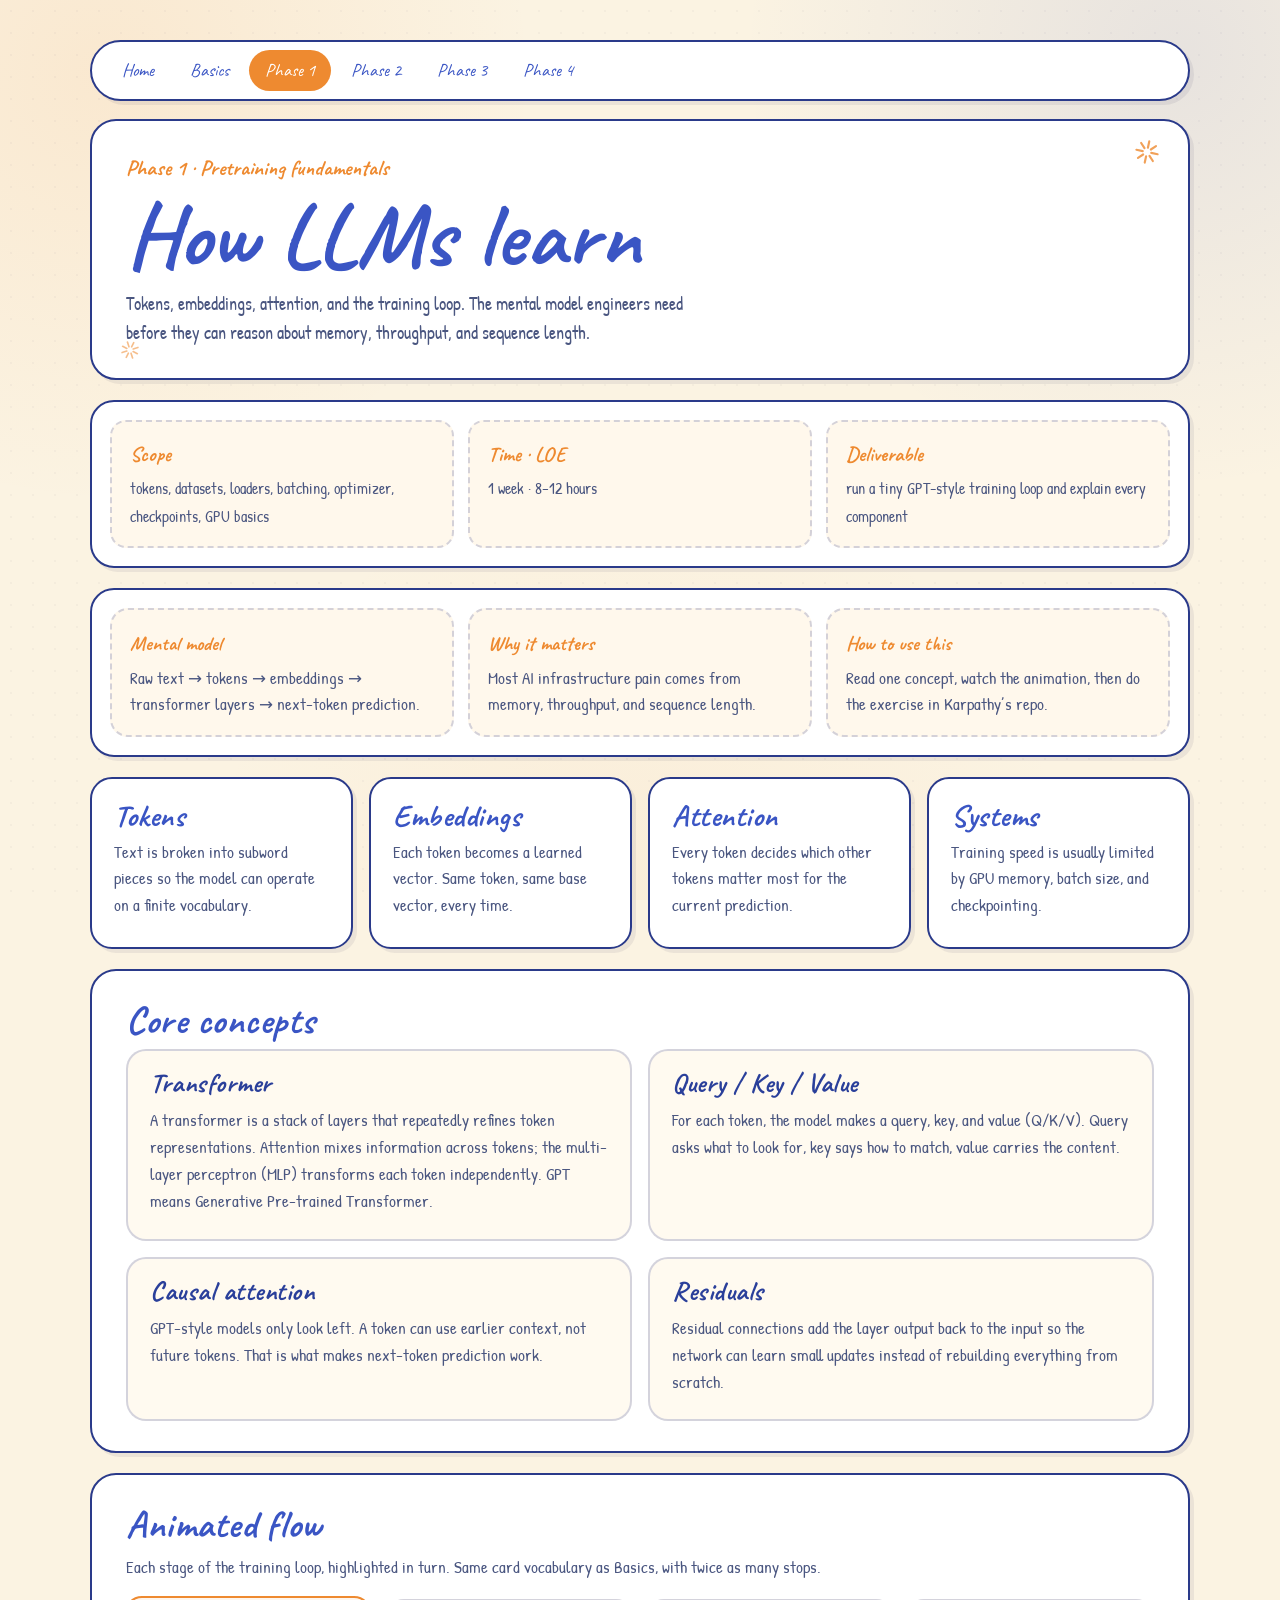
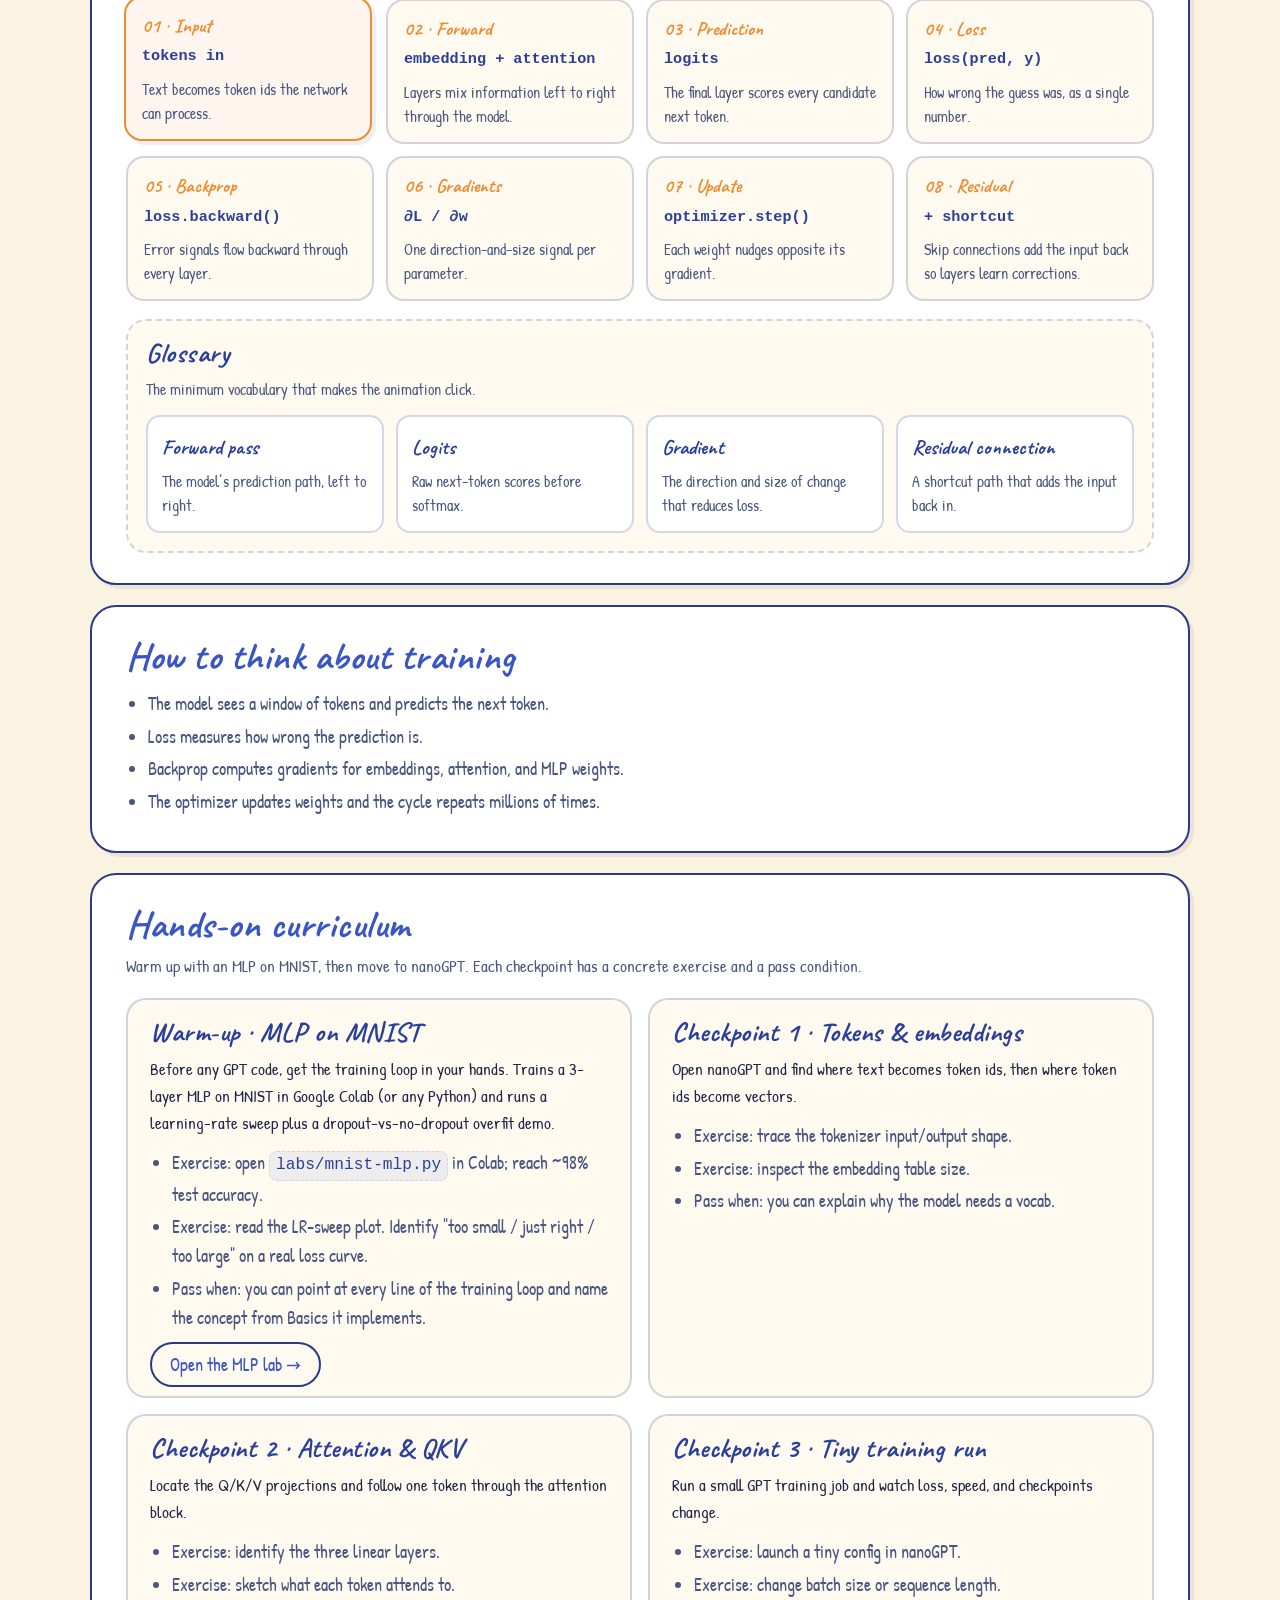
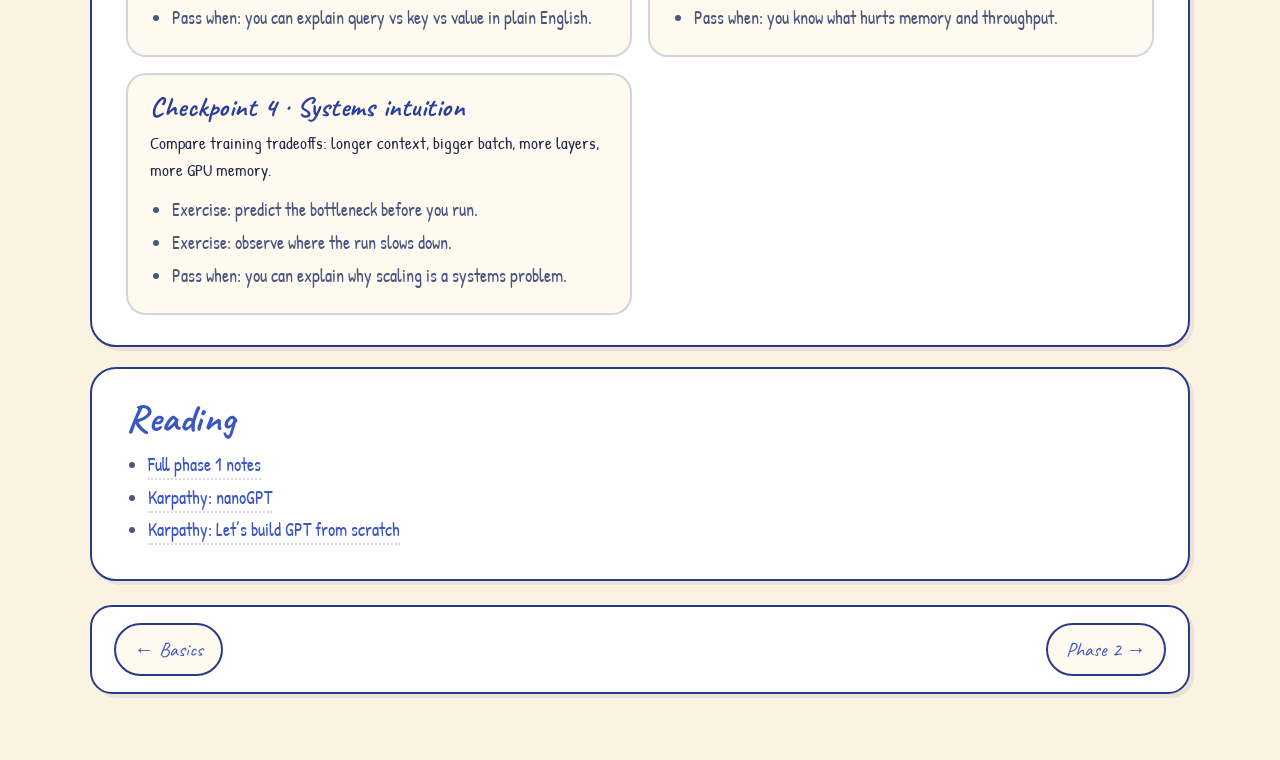
==== commit 0e125e94: "feat: add MLP-on-MNIST warm-up lab for Phase 1 Adds labs/mnist-mlp.py, the first hands-on companion." ====
--- a/phase-1.html
+++ b/phase-1.html
@@ -197,10 +197,20 @@
       <section class="curriculum">
         <div class="panel-heading">
           <h2>Hands-on curriculum</h2>
-          <p>Use nanoGPT as the lab bench. Each checkpoint has a concrete exercise and a pass condition.</p>
+          <p>Warm up with an MLP on MNIST, then move to nanoGPT. Each checkpoint has a concrete exercise and a pass condition.</p>
         </div>
 
         <div class="curriculum-grid">
+          <article>
+            <h3>Warm-up &middot; MLP on MNIST</h3>
+            <p>Before any GPT code, get the training loop in your hands. Trains a 3-layer MLP on MNIST in Google Colab (or any Python) and runs a learning-rate sweep plus a dropout-vs-no-dropout overfit demo.</p>
+            <ul>
+              <li>Exercise: open <code class="inline">labs/mnist-mlp.py</code> in Colab; reach ~98% test accuracy.</li>
+              <li>Exercise: read the LR-sweep plot. Identify "too small / just right / too large" on a real loss curve.</li>
+              <li>Pass when: you can point at every line of the training loop and name the concept from Basics it implements.</li>
+            </ul>
+            <div class="more-link"><a href="labs/mnist-mlp.py">Open the MLP lab &rarr;</a></div>
+          </article>
           <article>
             <h3>Checkpoint 1 &middot; Tokens &amp; embeddings</h3>
             <p>Open nanoGPT and find where text becomes token ids, then where token ids become vectors.</p>
